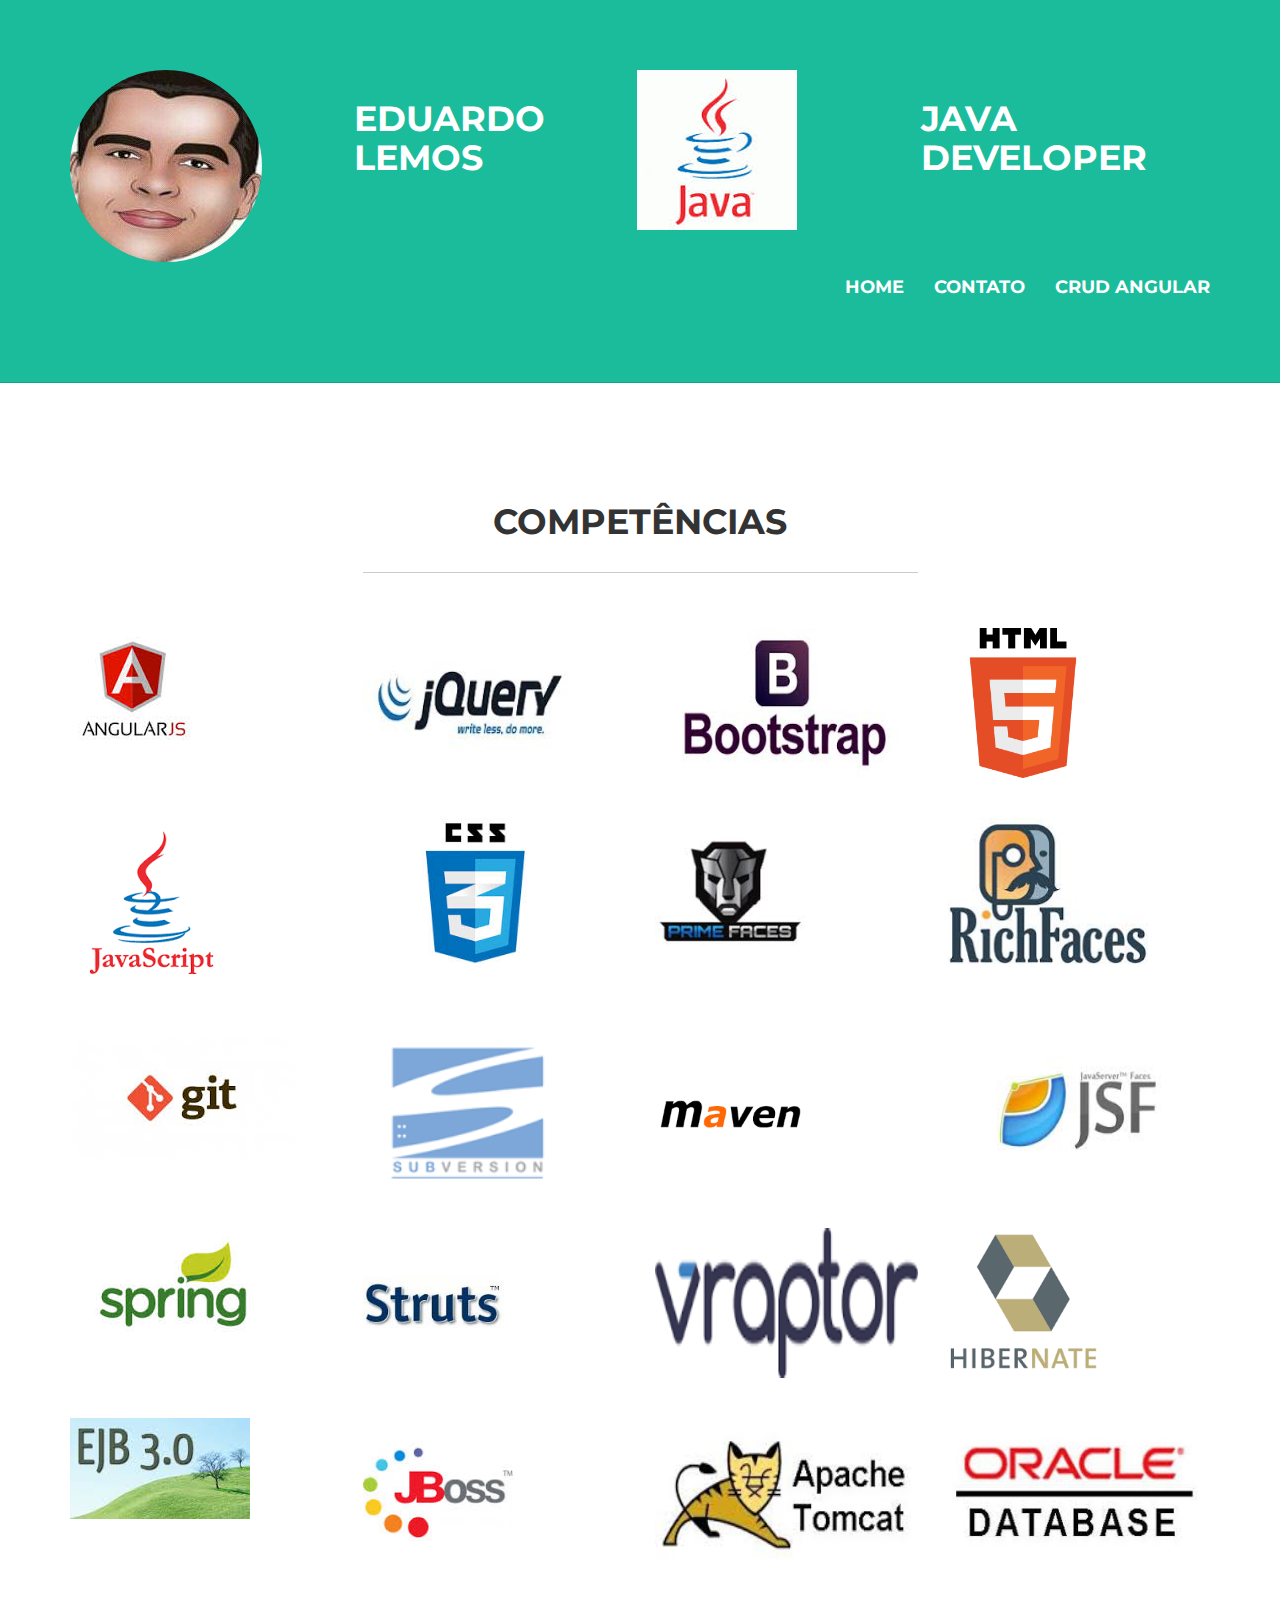
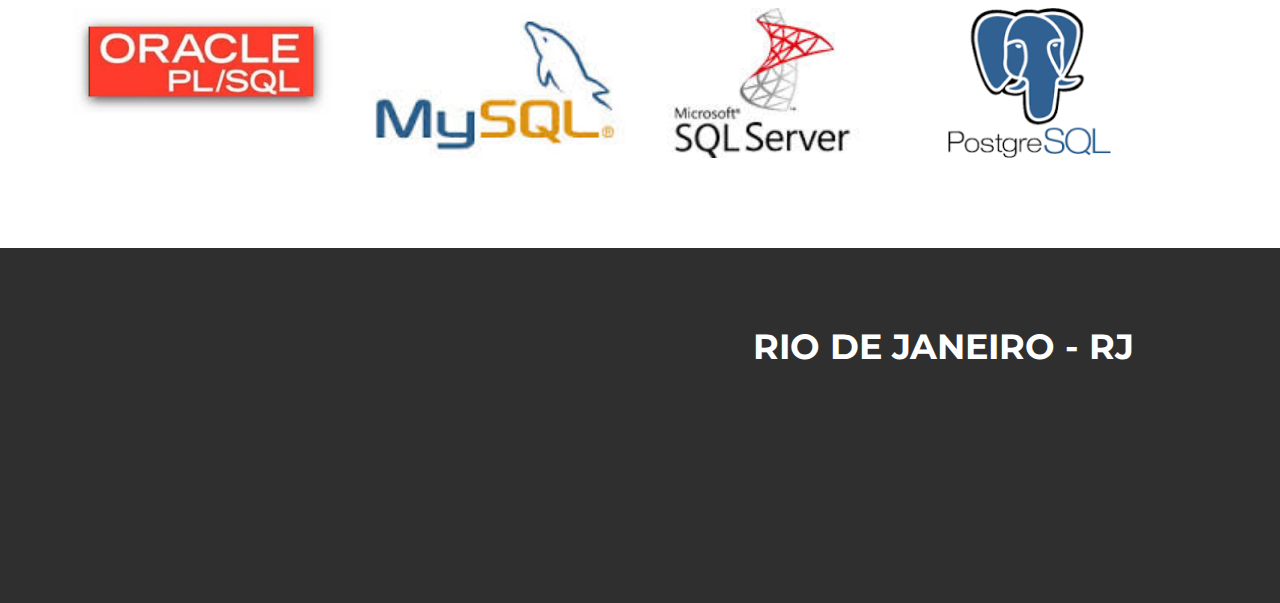
==== index.html @ 0b3a6349 "crud angular" ====
<!DOCTYPE html>
<html lang="pt-br" ng-app="app">

<head>
    <meta charset="utf-8">
    <meta http-equiv="X-UA-Compatible" content="IE=edge">
    <meta name="viewport" content="width=device-width, initial-scale=1.0">
    <meta name="description" content="">
    <meta name="author" content="EDUARDO LEMOS">

    <title>EDUARDO LEMOS</title>

    <link href="css/bootstrap.min.css" rel="stylesheet">
    <link href="css/main.css" rel="stylesheet">
    <script type="text/javascript" src="js/angular.min.js"></script>
    <script type="text/javascript" src="js/jquery.js"></script>
    <script type="text/javascript" src="js/bootstrap.min.js"></script>

</head>

<body>

    <div ng-include="'template/header.html'"></div>

    <!-- +++++ Projects Section +++++ -->

    <div class="container pt">
        <div class="row mt centered">
            <div class="col-lg-6 col-lg-offset-3 centered">
                <h1>COMPETÊNCIAS</h1>
                <hr>
            </div>
        </div>
        <div class="row mt centered">

            <div class="col-md-3">
                <img class="img-responsive" src="img/portfolio/1 - angular.jpg" alt="ANGULAR JS" style="height: 150;" />
            </div>
            <div class="col-md-3">
                <img class="img-responsive" src="img/portfolio/2 - jquery.jpg" alt="JQUERY" style="height: 150px;" />
            </div>
            <div class="col-md-3">
                <img class="img-responsive" src="img/portfolio/3 - bootstrap.jpg" alt="BO0TSTRAP" style="height: 150px;" />
            </div>
            <div class="col-md-3">
                <img class="img-responsive" src="img/portfolio/4 - htlm5.png" alt="HTML 5" style="height: 150px;" />
            </div>
        </div>
        <!-- /row -->

        <div class="row mt centered">
            <div class="col-md-3">
                <img class="img-responsive" src="img/portfolio/5 -javascript.png" alt="JAVASCRIPT" style="height: 150;" />
            </div>
            <div class="col-md-3">
                <img class="img-responsive" src="img/portfolio/6 - css.jpg" alt="CSS" style="height: 150px;" />
            </div>
            <div class="col-md-3">
                <img class="img-responsive" src="img/portfolio/7 - primefaces.jpg" alt="PRIMEFACES" style="height: 150px;" />
            </div>
            <div class="col-md-3">
                <img class="img-responsive" src="img/portfolio/8 - richfaces.jpg" alt="RICHFACES" style="height: 150px;" />
            </div>
        </div>
        <!-- /row -->

        <div class="row mt centered">
            <div class="col-md-3">
                <img class="img-responsive" src="img/portfolio/9 - git.jpg" alt="GIT" style="height: 150;" />
            </div>
            <div class="col-md-3">
                <img class="img-responsive" src="img/portfolio/10 - svn.png" alt="SVN" style="height: 150px;" />
            </div>
            <div class="col-md-3">
                <img class="img-responsive" src="img/portfolio/11 - MAVEN.png" alt="PRIMEFACES" style="height: 150px;" />
            </div>
            <div class="col-md-3">
                <img class="img-responsive" src="img/portfolio/13 - jsf2.jpg" alt="RICHFACES" style="height: 150px;" />
            </div>
        </div>
        <!-- /row -->

        <div class="row mt centered">
            <div class="col-md-3">
                <img class="img-responsive" src="img/portfolio/14 - spring.jpg" alt="GIT" style="height: 150;" />
            </div>
            <div class="col-md-3">
                <img class="img-responsive" src="img/portfolio/15 - struts.jpg" alt="SVN" style="height: 150px;" />
            </div>
            <div class="col-md-3">
                <img class="img-responsive" src="img/portfolio/16 - vraptor.png" alt="PRIMEFACES" style="height: 150px;" />
            </div>
            <div class="col-md-3">
                <img class="img-responsive" src="img/portfolio/17 - hibernate.png" alt="RICHFACES" style="height: 150px;" />
            </div>
        </div>
        <!-- /row -->

        <div class="row mt centered">
            <div class="col-md-3">
                <img class="img-responsive" src="img/portfolio/18 - EJB.jpg" alt="GIT" style="height: 150;" />
            </div>
            <div class="col-md-3">
                <img class="img-responsive" src="img/portfolio/19 - jboss.jpg" alt="SVN" style="height: 150px;" />
            </div>
            <div class="col-md-3">
                <img class="img-responsive" src="img/portfolio/20 -tomcat.jpg" alt="PRIMEFACES" style="height: 150px;" />
            </div>
            <div class="col-md-3">
                <img class="img-responsive" src="img/portfolio/21 - oracledb.jpg" alt="RICHFACES" style="height: 150px;" />
            </div>
        </div>
        <!-- /row -->

        <div class="row mt centered">
            <div class="col-md-3">
                <img class="img-responsive" src="img/portfolio/22 - plsql.jpg" alt="GIT" style="height: 150;" />
            </div>
            <div class="col-md-3">
                <img class="img-responsive" src="img/portfolio/23 - mysql.jpg" alt="SVN" style="height: 150px;" />
            </div>
            <div class="col-md-3">
                <img class="img-responsive" src="img/portfolio/24 - sql server.jpg" alt="PRIMEFACES" style="height: 150px;" />
            </div>
            <div class="col-md-3">
                <img class="img-responsive" src="img/portfolio/25 - postgre.png" alt="RICHFACES" style="height: 150px;" />
            </div>
        </div>
        <!-- /row -->

    </div>
    <!-- /container -->


    <!-- +++++ Footer Section +++++ -->

    <div ng-include="'template/footer.html'"></div>

    <script>
        var app = angular.module('app', []);
    </script>
</body>

</html>
---- css/main.css ----
/*
 * Author: Carlos Alvarez
 * URL: http://alvarez.is
 *
 * Project Name: STANLEY - Free Bootstrap 3 Theme
 * Version: 1.0
 * URL: http://blacktie.co
 */

@import url(http://fonts.googleapis.com/css?family=Montserrat:400,700);

body {
  	background-color: #ffffff;
  	font-family: 'Montserrat', sans-serif;
    font-weight: 400;
    font-size: 14px;
    color: #555;

    -webkit-font-smoothing: antialiased;
    -webkit-overflow-scrolling: touch;
}

/* Titles */
h1, h2, h3, h4, h5, h6 {
	font-family: 'Montserrat', sans-serif;
    font-weight: 700;
    color: #333;
}

h1 {
	font-size: 35px;
	margin-top: 30px;
	margin-bottom: 30px;
}



/* Paragraph & Typographic */
p {
    line-height: 28px;
    margin-bottom: 25px;
    font-size: 16px;
}

.centered {
    text-align: center;
}

/* Links */
a {
    color: #1abc9c;
    word-wrap: break-word;

    -webkit-transition: color 0.1s ease-in, background 0.1s ease-in;
    -moz-transition: color 0.1s ease-in, background 0.1s ease-in;
    -ms-transition: color 0.1s ease-in, background 0.1s ease-in;
    -o-transition: color 0.1s ease-in, background 0.1s ease-in;
    transition: color 0.1s ease-in, background 0.1s ease-in;
}

a:hover,
a:focus {
    color: #7b7b7b;
    text-decoration: none;
    outline: 0;
}

a:before,
a:after {
    -webkit-transition: color 0.1s ease-in, background 0.1s ease-in;
    -moz-transition: color 0.1s ease-in, background 0.1s ease-in;
    -ms-transition: color 0.1s ease-in, background 0.1s ease-in;
    -o-transition: color 0.1s ease-in, background 0.1s ease-in;
    transition: color 0.1s ease-in, background 0.1s ease-in;
}

 hr {
    display: block;
    height: 1px;
    border: 0;
    border-top: 1px solid #ccc;
    margin: 1em 0;
    padding: 0;
}


.navbar {
	text-transform: uppercase;
	margin-bottom: 0px;
}

.navbar-inverse {
	padding-bottom: 70px;
	padding-top: 70px;
}

.navbar-inverse {
	background-color: #1abc9c;
	border-color: #16a085;
}

.navbar-inverse .navbar-nav > li > a {
	color: white;
}

.navbar-inverse .navbar-nav > li > a:hover {
	color: #222222;
}

.navbar-brand {
	font-weight: 700;
	font-size: 20px;
	letter-spacing: 2px;
}

.navbar-inverse .navbar-brand {
	color: white;
}

.navbar-inverse .navbar-toggle {
	border-color: transparent;
}

.progress-bar-theme {
  background-color: #1abc9c;
}


/* Helpers */

.mt {
	margin-top: 40px;
	margin-bottom: 40px;
}

.pt {
	padding-top: 50px;
	padding-bottom: 50px;
}


/* +++++ WRAP SECTIONS +++++ */

#ww {
	padding-top: 70px;
	padding-bottom: 70px;
	background-color: #f2f2f2;
}


#footer {
	background-color: #2f2f2f;
	padding-top: 50px;
	padding-bottom: 50px; 
}

#footer p {
	color: white;
}

#footer h4 {
	color: white;
	text-transform: uppercase;
	padding-bottom: 20px;
}


/* +++++ Color Wraps / Blog Page +++++ */

#grey {
	padding-top: 60px;
	padding-bottom: 60px;
	background-color: #f2f2f2;
}

#white {
	padding-top: 60px;
	padding-bottom: 60px;
	background-color: #ffffff;
}



/* Blog Date*/
bd {
	font-size: 12px;
	text-transform: uppercase;
	color: #d2d2d2;
	font-weight: 700;
}

/* Blog Author*/
ba {
	font-size: 12px;
	text-transform: uppercase;
}

/* Blog Quote */
.bq {
	font-size: 22px;
	padding-top: 30px;
}

/* Blog Tags */
bt {
	font-size: 12px;
}

/* ================== PORTFOLIO IMAGES HOVER EFFECT ================== */
/* Effects also are controled by hover.zoom.js */
.zoom { 
    display:block; 
    position:relative; 
    overflow:hidden; 
    background:transparent url(../img/loader.gif) no-repeat center;
}


    .zoomOverlay {
        position:absolute;
        top:0; left:0;
        bottom:0; right:0;
        display:none;
        background-image:url(../img/zoom.png);
        background-repeat:no-repeat;
        background-position:center;
    }

.zoom2 {
	opacity: 1;
}

.zoom2:hover {
	opacity: 0.5;
}

/* glyphicon Configuration */

.glyphicon {
	font-size: 40px;
	color: #1abc9c;
}
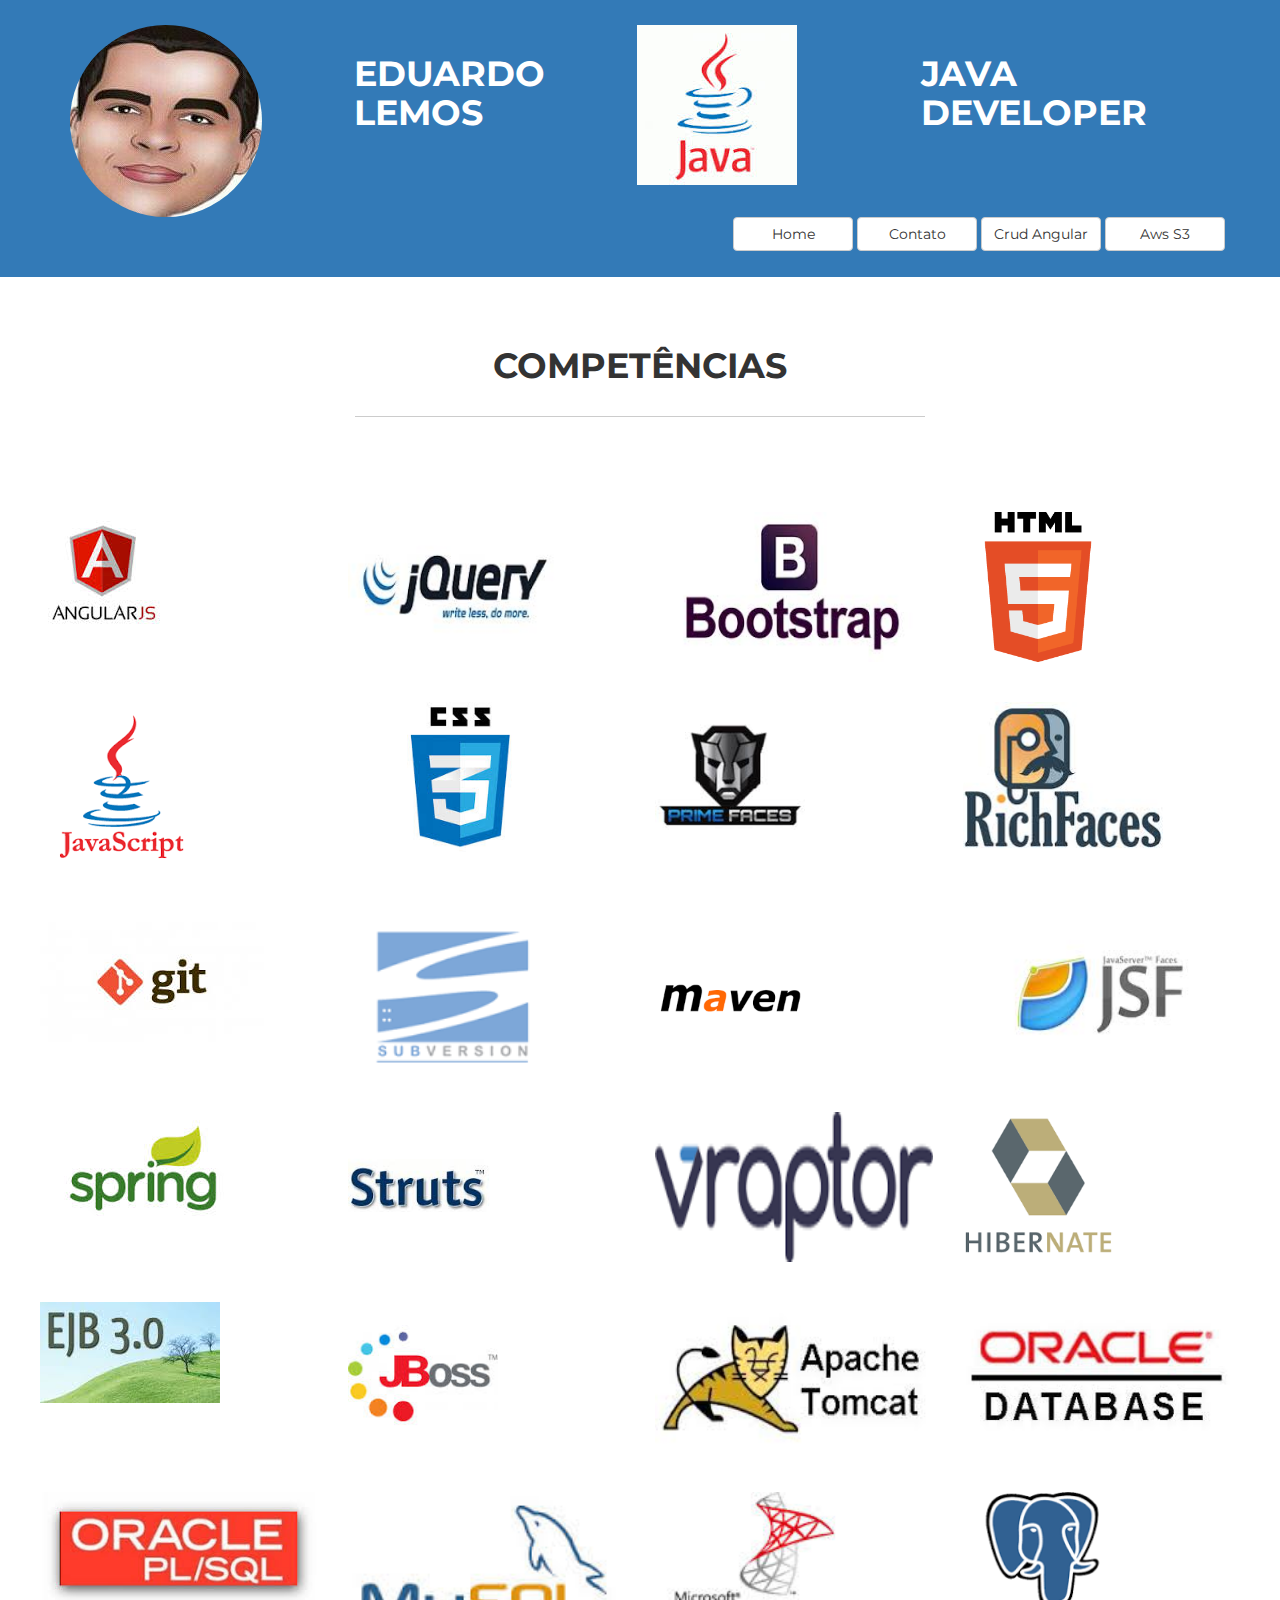
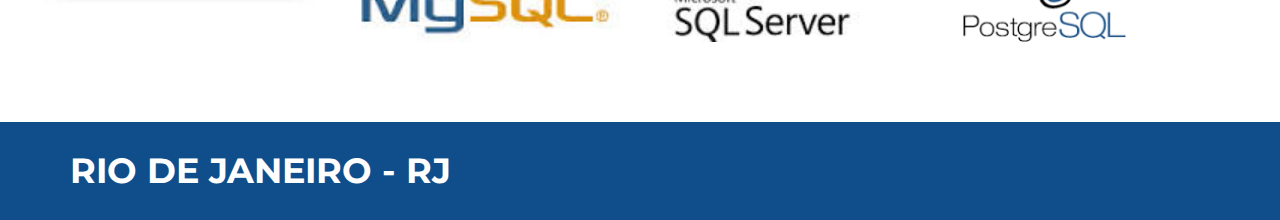
==== commit 9e8be206: "ajuste layout" ====
--- a/index.html
+++ b/index.html
@@ -1,5 +1,5 @@
 <!DOCTYPE html>
-<html lang="pt-br" ng-app="app">
+<html lang="pt-br" ng-app="appS3">
 
 <head>
     <meta charset="utf-8">
@@ -10,27 +10,36 @@
 
     <title>EDUARDO LEMOS</title>
 
+    <!-- Bootstrap core CSS -->
     <link href="css/bootstrap.min.css" rel="stylesheet">
+    <!-- Custom styles for this template -->
     <link href="css/main.css" rel="stylesheet">
+    <link href="css/jquery.toastmessage-min.css" rel="stylesheet" type="text/css" media="screen" />
+
     <script type="text/javascript" src="js/angular.min.js"></script>
+    <script type="text/javascript" src="js/angular-route.min.js"></script>
+    <script type="text/javascript" src="js/angular-locale_pt-br.js"></script>
+    <script type="text/javascript" src="js/angular/appS3.js"></script>
+
     <script type="text/javascript" src="js/jquery.js"></script>
     <script type="text/javascript" src="js/bootstrap.min.js"></script>
 
 </head>
 
-<body>
+<body ng-controller="S3Controller">
 
     <div ng-include="'template/header.html'"></div>
 
-    <!-- +++++ Projects Section +++++ -->
+    <!-- +++++ Contact Section +++++ -->
 
-    <div class="container pt">
-        <div class="row mt centered">
+    <div class="container pt" style="padding:0px;">
+        <div class="row mt">
             <div class="col-lg-6 col-lg-offset-3 centered">
-                <h1>COMPETÊNCIAS</h1>
+                <h1>COMPET&Ecirc;NCIAS</h1>
                 <hr>
             </div>
         </div>
+        <div class="row mt">
         <div class="row mt centered">
 
             <div class="col-md-3">
@@ -128,17 +137,17 @@
         </div>
         <!-- /row -->
 
+   </div>
+        </div>
+        <!-- /row -->
     </div>
     <!-- /container -->
-
 
     <!-- +++++ Footer Section +++++ -->
 
     <div ng-include="'template/footer.html'"></div>
 
-    <script>
-        var app = angular.module('app', []);
-    </script>
+
 </body>
 
 </html>
--- a/css/main.css
+++ b/css/main.css
@@ -1,12 +1,3 @@
-/*
- * Author: Carlos Alvarez
- * URL: http://alvarez.is
- *
- * Project Name: STANLEY - Free Bootstrap 3 Theme
- * Version: 1.0
- * URL: http://blacktie.co
- */
-
 @import url(http://fonts.googleapis.com/css?family=Montserrat:400,700);
 
 body {
@@ -48,7 +39,7 @@
 
 /* Links */
 a {
-    color: #1abc9c;
+    color: #337AB7;
     word-wrap: break-word;
 
     -webkit-transition: color 0.1s ease-in, background 0.1s ease-in;
@@ -90,13 +81,13 @@
 }
 
 .navbar-inverse {
-	padding-bottom: 70px;
-	padding-top: 70px;
+	padding-bottom: 25px;
+	padding-top: 25px;
 }
 
 .navbar-inverse {
-	background-color: #1abc9c;
-	border-color: #16a085;
+	background-color: #337AB7;
+	border-color: #337AB7;
 }
 
 .navbar-inverse .navbar-nav > li > a {
@@ -122,7 +113,7 @@
 }
 
 .progress-bar-theme {
-  background-color: #1abc9c;
+  background-color: #337AB7;
 }
 
 
@@ -149,9 +140,7 @@
 
 
 #footer {
-	background-color: #2f2f2f;
-	padding-top: 50px;
-	padding-bottom: 50px; 
+	background-color: #104E8B;
 }
 
 #footer p {
@@ -238,5 +227,7 @@
 
 .glyphicon {
 	font-size: 40px;
-	color: #1abc9c;
-}+	color: #337AB7;
+}
+
+#div-content { min-height: 500px; }
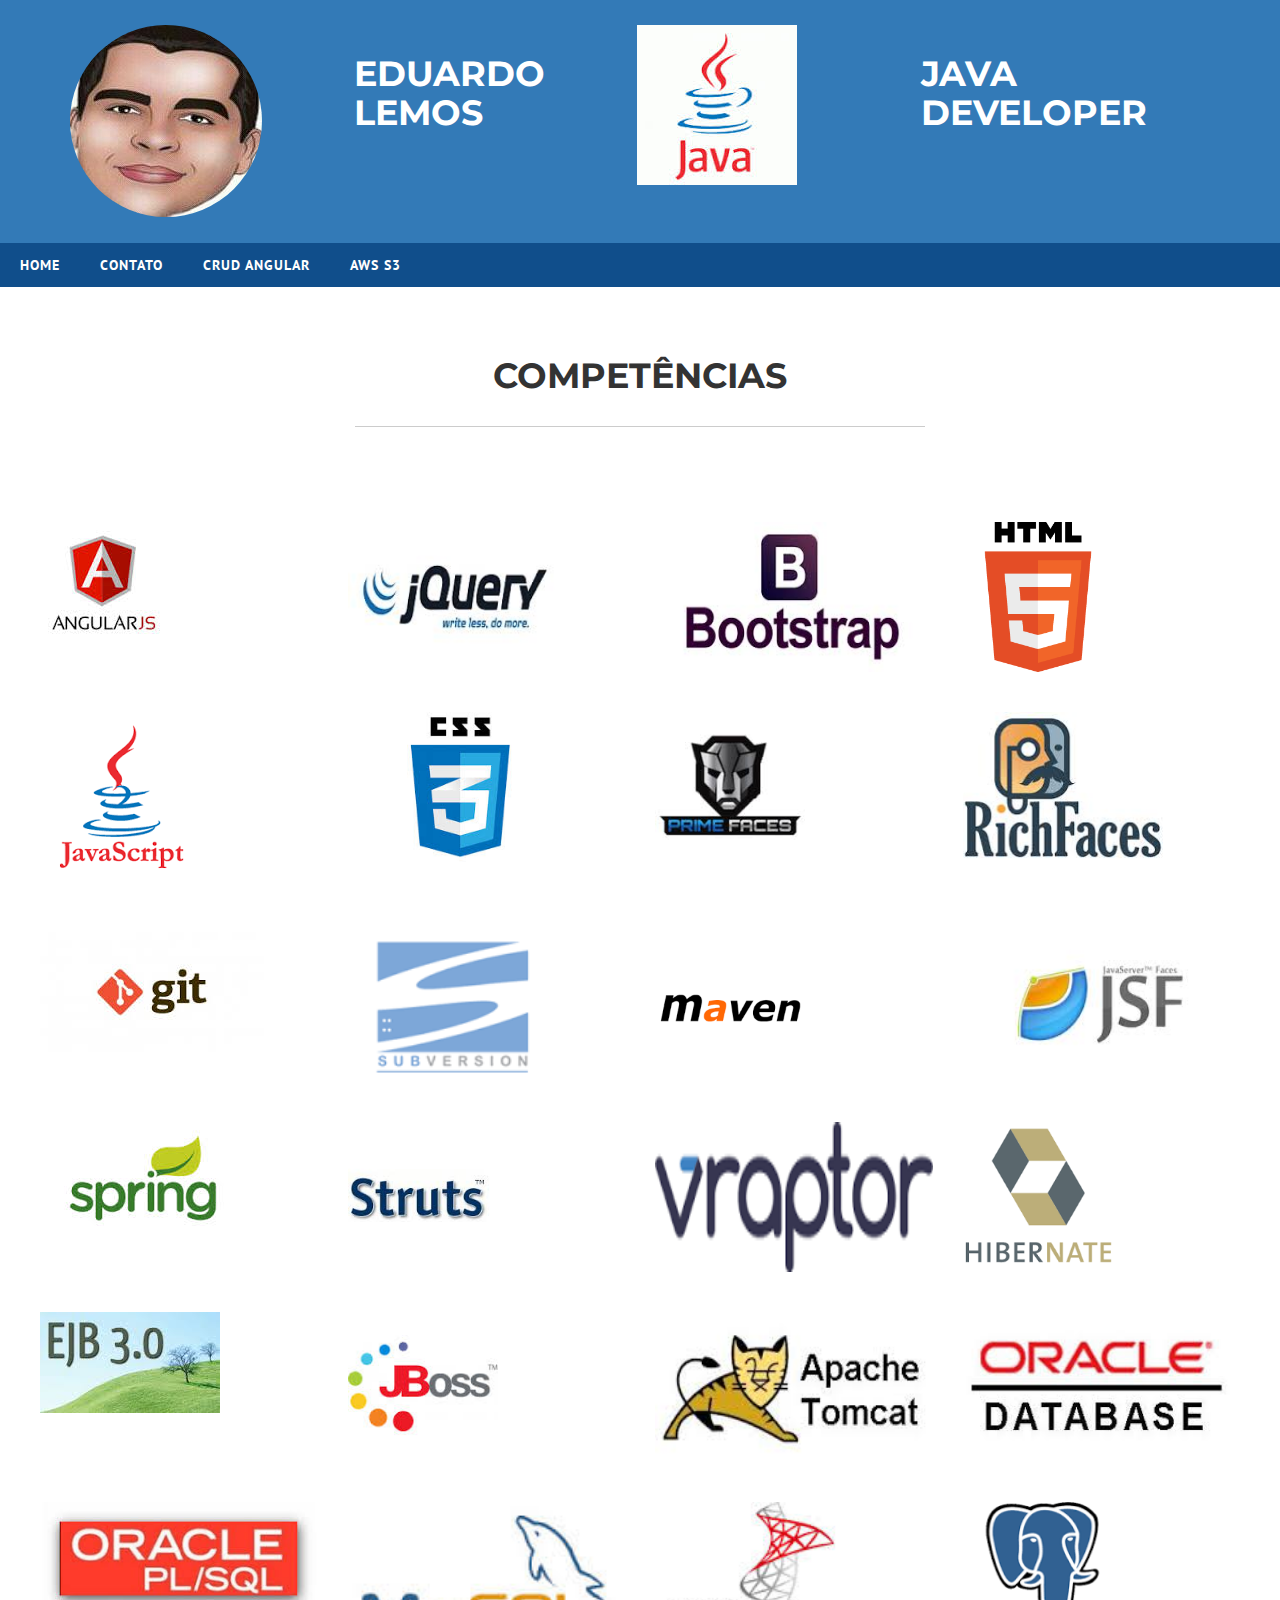
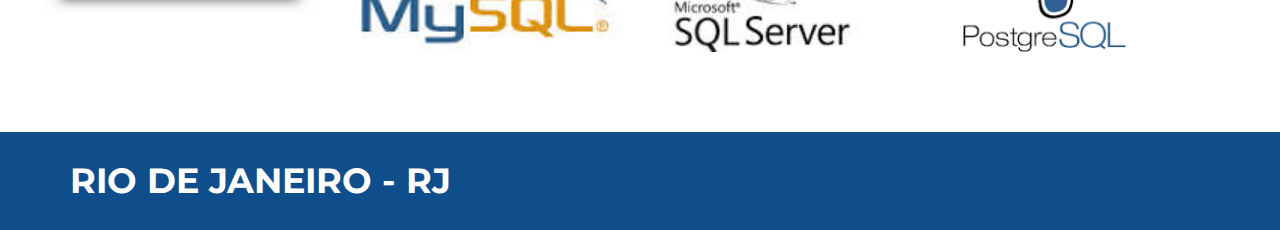
==== commit 583327af: "novo menu" ====
--- a/index.html
+++ b/index.html
@@ -14,9 +14,11 @@
     <link href="css/bootstrap.min.css" rel="stylesheet">
     <!-- Custom styles for this template -->
     <link href="css/main.css" rel="stylesheet">
+    <link href="css/menu.css" rel="stylesheet">
     <link href="css/jquery.toastmessage-min.css" rel="stylesheet" type="text/css" media="screen" />
 
     <script type="text/javascript" src="js/angular.min.js"></script>
+    <script type="text/javascript" src="js/script.js"></script>
     <script type="text/javascript" src="js/angular-route.min.js"></script>
     <script type="text/javascript" src="js/angular-locale_pt-br.js"></script>
     <script type="text/javascript" src="js/angular/appS3.js"></script>
--- a/css/menu.css
+++ b/css/menu.css
@@ -0,0 +1,364 @@
+@import url(http://fonts.googleapis.com/css?family=PT+Sans:400,700);
+#cssmenu {
+  background: #104E8B;
+  margin: 0;
+  width: auto;
+  padding: 0;
+  line-height: 1;
+  display: block;
+  position: relative;
+  font-family: 'PT Sans', sans-serif;
+}
+#cssmenu ul {
+  list-style: none;
+  margin: 0;
+  padding: 0;
+  display: block;
+}
+#cssmenu ul:after,
+#cssmenu:after {
+  content: " ";
+  display: block;
+  font-size: 0;
+  height: 0;
+  clear: both;
+  visibility: hidden;
+}
+#cssmenu ul li {
+  margin: 0;
+  padding: 0;
+  display: block;
+  position: relative;
+}
+#cssmenu ul li a {
+  text-decoration: none;
+  display: block;
+  margin: 0;
+  -webkit-transition: color .2s ease;
+  -moz-transition: color .2s ease;
+  -ms-transition: color .2s ease;
+  -o-transition: color .2s ease;
+  transition: color .2s ease;
+  -webkit-box-sizing: border-box;
+  -moz-box-sizing: border-box;
+  box-sizing: border-box;
+}
+#cssmenu ul li ul {
+  position: absolute;
+  left: -9999px;
+  top: auto;
+}
+#cssmenu ul li ul li {
+  max-height: 0;
+  position: absolute;
+  -webkit-transition: max-height 0.4s ease-out;
+  -moz-transition: max-height 0.4s ease-out;
+  -ms-transition: max-height 0.4s ease-out;
+  -o-transition: max-height 0.4s ease-out;
+  transition: max-height 0.4s ease-out;
+  background: #ffffff;
+}
+#cssmenu ul li ul li.has-sub:after {
+  display: block;
+  position: absolute;
+  content: "";
+  height: 10px;
+  width: 10px;
+  border-radius: 5px;
+  background: #000000;
+  z-index: 1;
+  top: 13px;
+  right: 15px;
+}
+#cssmenu.align-right ul li ul li.has-sub:after {
+  right: auto;
+  left: 15px;
+}
+#cssmenu ul li ul li.has-sub:before {
+  display: block;
+  position: absolute;
+  content: "";
+  height: 0;
+  width: 0;
+  border: 3px solid transparent;
+  border-left-color: #ffffff;
+  z-index: 2;
+  top: 15px;
+  right: 15px;
+}
+#cssmenu.align-right ul li ul li.has-sub:before {
+  right: auto;
+  left: 15px;
+  border-left-color: transparent;
+  border-right-color: #ffffff;
+}
+#cssmenu ul li ul li a {
+  font-size: 14px;
+  font-weight: 400;
+  text-transform: none;
+  color: #000000;
+  letter-spacing: 0;
+  display: block;
+  width: 170px;
+  padding: 11px 10px 11px 20px;
+}
+#cssmenu ul li ul li:hover > a,
+#cssmenu ul li ul li.active > a {
+  color: #4cb6ea;
+}
+#cssmenu ul li ul li:hover:after,
+#cssmenu ul li ul li.active:after {
+  background: #4cb6ea;
+}
+#cssmenu ul li ul li:hover > ul {
+  left: 100%;
+  top: 0;
+}
+#cssmenu ul li ul li:hover > ul > li {
+  max-height: 72px;
+  position: relative;
+}
+#cssmenu > ul > li {
+  float: left;
+}
+#cssmenu.align-center > ul > li {
+  float: none;
+  display: inline-block;
+}
+#cssmenu.align-center > ul {
+  text-align: center;
+}
+#cssmenu.align-center ul ul {
+  text-align: left;
+}
+#cssmenu.align-right > ul {
+  float: right;
+}
+#cssmenu.align-right > ul > li:hover > ul {
+  left: auto;
+  right: 0;
+}
+#cssmenu.align-right ul ul li:hover > ul {
+  right: 100%;
+  left: auto;
+}
+#cssmenu.align-right ul ul li a {
+  text-align: right;
+}
+#cssmenu > ul > li:after {
+  content: "";
+  display: block;
+  position: absolute;
+  width: 100%;
+  height: 0;
+  top: 0;
+  z-index: 0;
+  background: #ffffff;
+  -webkit-transition: height .2s;
+  -moz-transition: height .2s;
+  -ms-transition: height .2s;
+  -o-transition: height .2s;
+  transition: height .2s;
+}
+#cssmenu > ul > li.has-sub > a {
+  padding-right: 40px;
+}
+#cssmenu > ul > li.has-sub > a:after {
+  display: block;
+  content: "";
+  background: #ffffff;
+  height: 12px;
+  width: 12px;
+  position: absolute;
+  border-radius: 13px;
+  right: 14px;
+  top: 16px;
+}
+#cssmenu > ul > li.has-sub > a:before {
+  display: block;
+  content: "";
+  border: 4px solid transparent;
+  border-top-color: #4cb6ea;
+  z-index: 2;
+  height: 0;
+  width: 0;
+  position: absolute;
+  right: 16px;
+  top: 21px;
+}
+#cssmenu > ul > li > a {
+  color: #ffffff;
+  padding: 15px 20px;
+  font-weight: 700;
+  letter-spacing: 1px;
+  text-transform: uppercase;
+  font-size: 14px;
+  z-index: 2;
+  position: relative;
+}
+#cssmenu > ul > li:hover:after,
+#cssmenu > ul > li.active:after {
+  height: 100%;
+}
+#cssmenu > ul > li:hover > a,
+#cssmenu > ul > li.active > a {
+  color: #000000;
+}
+#cssmenu > ul > li:hover > a:after,
+#cssmenu > ul > li.active > a:after {
+  background: #000000;
+}
+#cssmenu > ul > li:hover > a:before,
+#cssmenu > ul > li.active > a:before {
+  border-top-color: #ffffff;
+}
+#cssmenu > ul > li:hover > ul {
+  left: 0;
+}
+#cssmenu > ul > li:hover > ul > li {
+  max-height: 72px;
+  position: relative;
+}
+#cssmenu #menu-button {
+  display: none;
+}
+#cssmenu > ul > li > a {
+  display: block;
+}
+#cssmenu > ul > li {
+  width: auto;
+}
+#cssmenu > ul > li > ul {
+  width: 170px;
+  display: block;
+}
+#cssmenu > ul > li > ul > li {
+  width: 170px;
+  display: block;
+}
+@media all and (max-width: 800px), only screen and (-webkit-min-device-pixel-ratio: 2) and (max-width: 1024px), only screen and (min--moz-device-pixel-ratio: 2) and (max-width: 1024px), only screen and (-o-min-device-pixel-ratio: 2/1) and (max-width: 1024px), only screen and (min-device-pixel-ratio: 2) and (max-width: 1024px), only screen and (min-resolution: 192dpi) and (max-width: 1024px), only screen and (min-resolution: 2dppx) and (max-width: 1024px) {
+  #cssmenu > ul {
+    max-height: 0;
+    overflow: hidden;
+    -webkit-transition: max-height 0.35s ease-out;
+    -moz-transition: max-height 0.35s ease-out;
+    -ms-transition: max-height 0.35s ease-out;
+    -o-transition: max-height 0.35s ease-out;
+    transition: max-height 0.35s ease-out;
+  }
+  #cssmenu > ul > li > ul {
+    width: 100%;
+    display: block;
+  }
+  #cssmenu.align-right ul li a {
+    text-align: left;
+  }
+  #cssmenu > ul > li > ul > li {
+    width: 100%;
+    display: block;
+  }
+  #cssmenu.align-right ul ul li a {
+    text-align: left;
+  }
+  #cssmenu > ul > li > ul > li > a {
+    width: 100%;
+    display: block;
+  }
+  #cssmenu ul li ul li a {
+    width: 100%;
+  }
+  #cssmenu.align-center > ul {
+    text-align: left;
+  }
+  #cssmenu.align-center > ul > li {
+    display: block;
+  }
+  #cssmenu > ul.open {
+    max-height: 1000px;
+    border-top: 1px solid rgba(110, 110, 110, 0.25);
+  }
+  #cssmenu ul {
+    width: 100%;
+  }
+  #cssmenu ul > li {
+    float: none;
+    width: 100%;
+  }
+  #cssmenu ul li a {
+    -webkit-box-sizing: border-box;
+    -moz-box-sizing: border-box;
+    box-sizing: border-box;
+    width: 100%;
+    padding: 12px 20px;
+  }
+  #cssmenu ul > li:after {
+    display: none;
+  }
+  #cssmenu ul li.has-sub > a:after,
+  #cssmenu ul li.has-sub > a:before,
+  #cssmenu ul li ul li.has-sub:after,
+  #cssmenu ul li ul li.has-sub:before {
+    display: none;
+  }
+  #cssmenu ul li ul,
+  #cssmenu ul li ul li ul,
+  #cssmenu ul li ul li:hover > ul,
+  #cssmenu.align-right ul li ul,
+  #cssmenu.align-right ul li ul li ul,
+  #cssmenu.align-right ul li ul li:hover > ul {
+    left: 0;
+    position: relative;
+    right: auto;
+  }
+  #cssmenu ul li ul li,
+  #cssmenu ul li:hover > ul > li {
+    max-height: 999px;
+    position: relative;
+    background: none;
+  }
+  #cssmenu ul li ul li a {
+    padding: 8px 20px 8px 35px;
+    color: #ffffff;
+  }
+  #cssmenu ul li ul ul li a {
+    padding: 8px 20px 8px 50px;
+  }
+  #cssmenu ul li ul li:hover > a {
+    color: #000000;
+  }
+  #cssmenu #menu-button {
+    display: block;
+    -webkit-box-sizing: border-box;
+    -moz-box-sizing: border-box;
+    box-sizing: border-box;
+    width: 100%;
+    padding: 15px 20px;
+    text-transform: uppercase;
+    font-weight: 700;
+    font-size: 14px;
+    letter-spacing: 1px;
+    color: #ffffff;
+    cursor: pointer;
+  }
+  #cssmenu #menu-button:after {
+    display: block;
+    content: '';
+    position: absolute;
+    height: 3px;
+    width: 22px;
+    border-top: 2px solid #ffffff;
+    border-bottom: 2px solid #ffffff;
+    right: 20px;
+    top: 16px;
+  }
+  #cssmenu #menu-button:before {
+    display: block;
+    content: '';
+    position: absolute;
+    height: 3px;
+    width: 22px;
+    border-top: 2px solid #ffffff;
+    right: 20px;
+    top: 26px;
+  }
+}
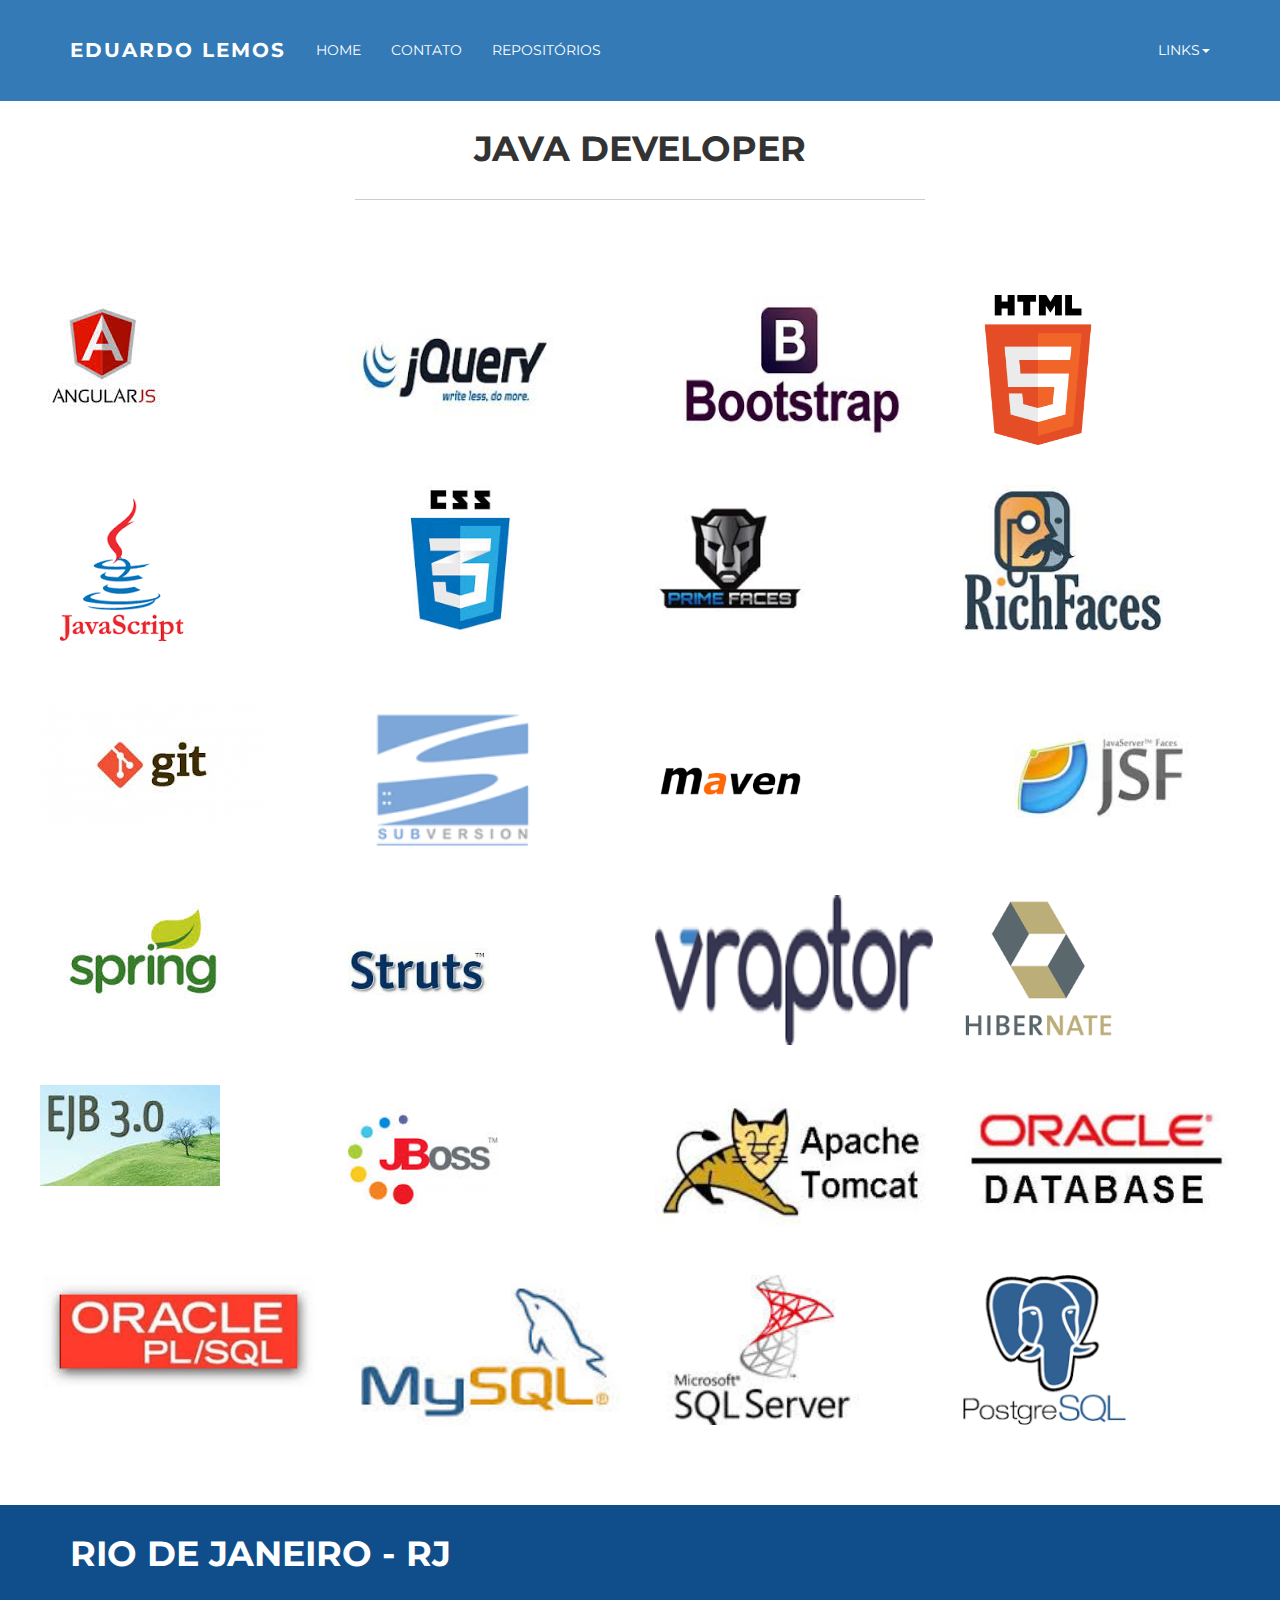
==== commit 6d9e6866: "menu responsivo" ====
--- a/index.html
+++ b/index.html
@@ -37,7 +37,7 @@
     <div class="container pt" style="padding:0px;">
         <div class="row mt">
             <div class="col-lg-6 col-lg-offset-3 centered">
-                <h1>COMPET&Ecirc;NCIAS</h1>
+               <h1>JAVA DEVELOPER</h1>
                 <hr>
             </div>
         </div>
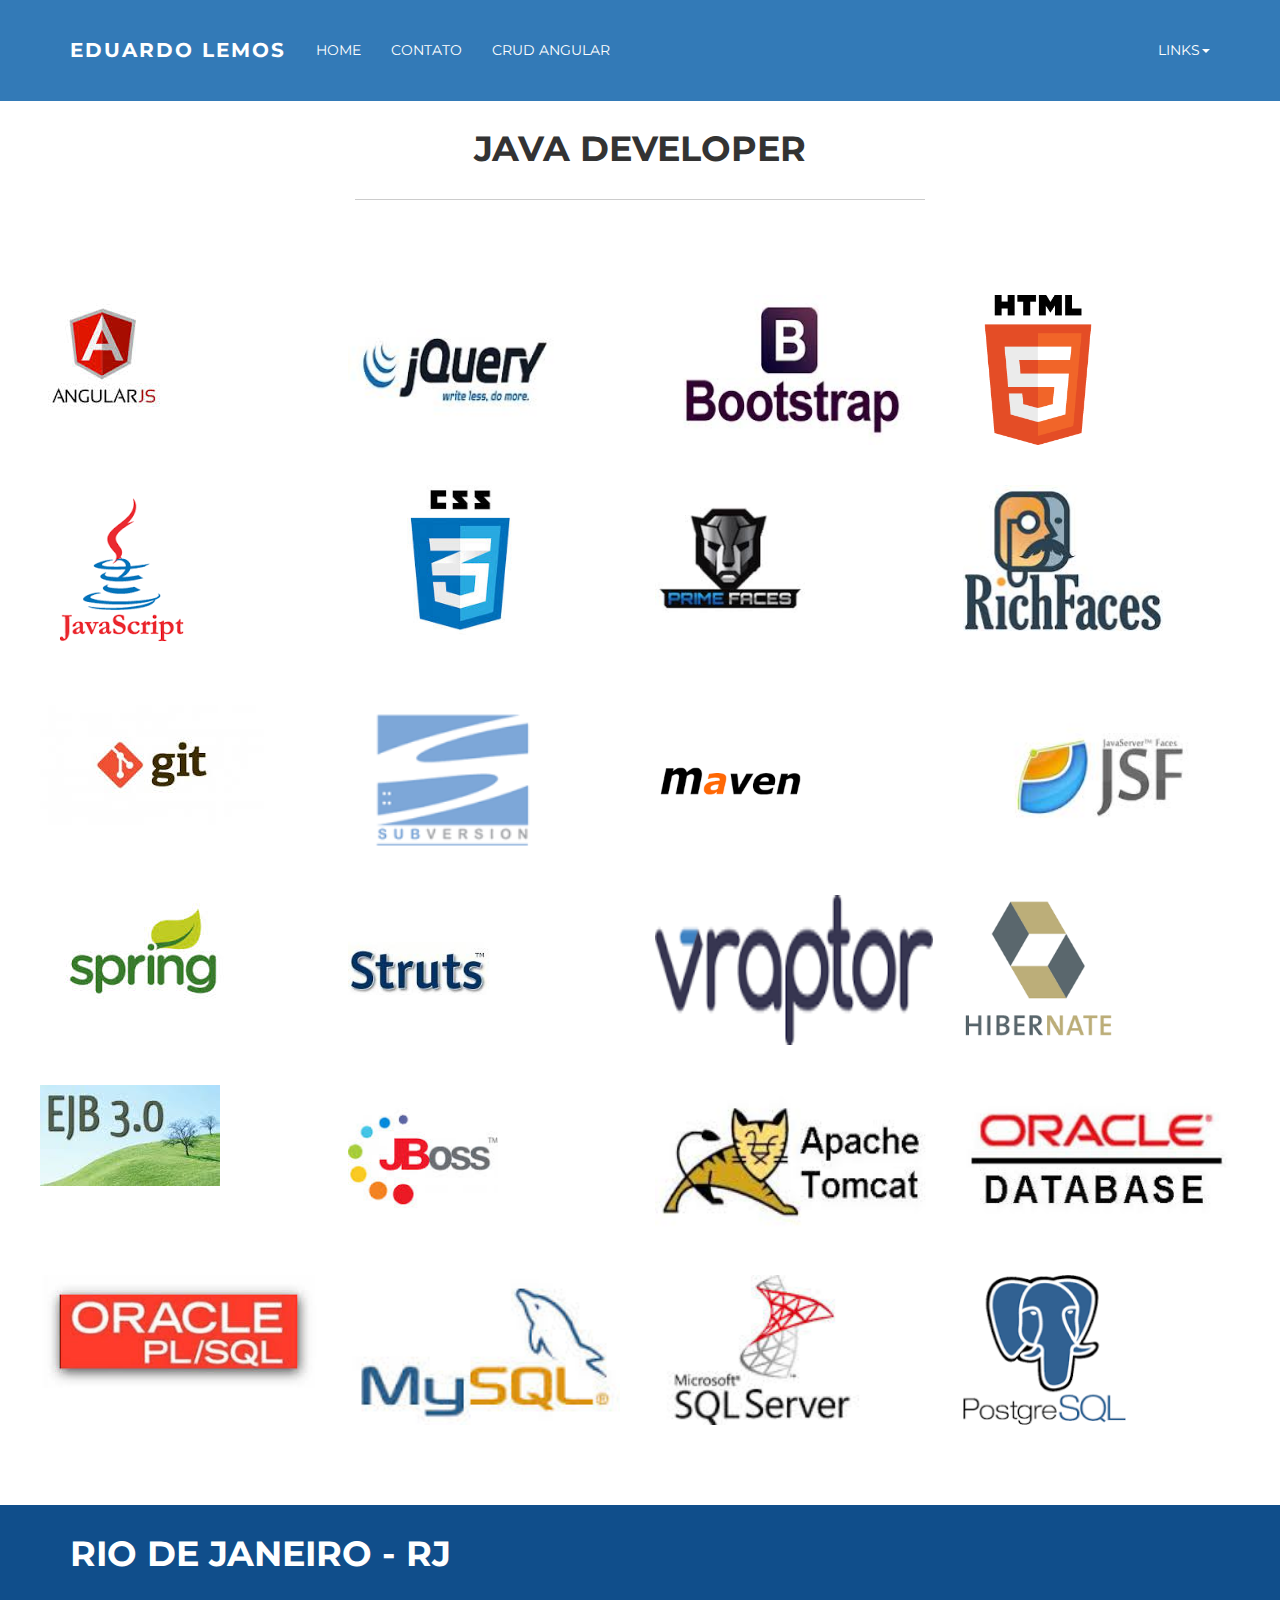
==== commit 197e35f6: "ajustes" ====
--- a/index.html
+++ b/index.html
@@ -1,5 +1,5 @@
 <!DOCTYPE html>
-<html lang="pt-br" ng-app="appS3">
+<html lang="pt-br" ng-app="app">
 
 <head>
     <meta charset="utf-8">
@@ -10,25 +10,25 @@
 
     <title>EDUARDO LEMOS</title>
 
-    <!-- Bootstrap core CSS -->
+    <!-- CSS -->
     <link href="css/bootstrap.min.css" rel="stylesheet">
-    <!-- Custom styles for this template -->
     <link href="css/main.css" rel="stylesheet">
     <link href="css/menu.css" rel="stylesheet">
     <link href="css/jquery.toastmessage-min.css" rel="stylesheet" type="text/css" media="screen" />
 
+   <!-- JS -->
     <script type="text/javascript" src="js/angular.min.js"></script>
     <script type="text/javascript" src="js/script.js"></script>
     <script type="text/javascript" src="js/angular-route.min.js"></script>
     <script type="text/javascript" src="js/angular-locale_pt-br.js"></script>
-    <script type="text/javascript" src="js/angular/appS3.js"></script>
-
+    <script type="text/javascript" src="js/ngMask.js"></script>
+    <script type="text/javascript" src="js/angular/app.js"></script>
     <script type="text/javascript" src="js/jquery.js"></script>
     <script type="text/javascript" src="js/bootstrap.min.js"></script>
 
 </head>
 
-<body ng-controller="S3Controller">
+<body>
 
     <div ng-include="'template/header.html'"></div>
 
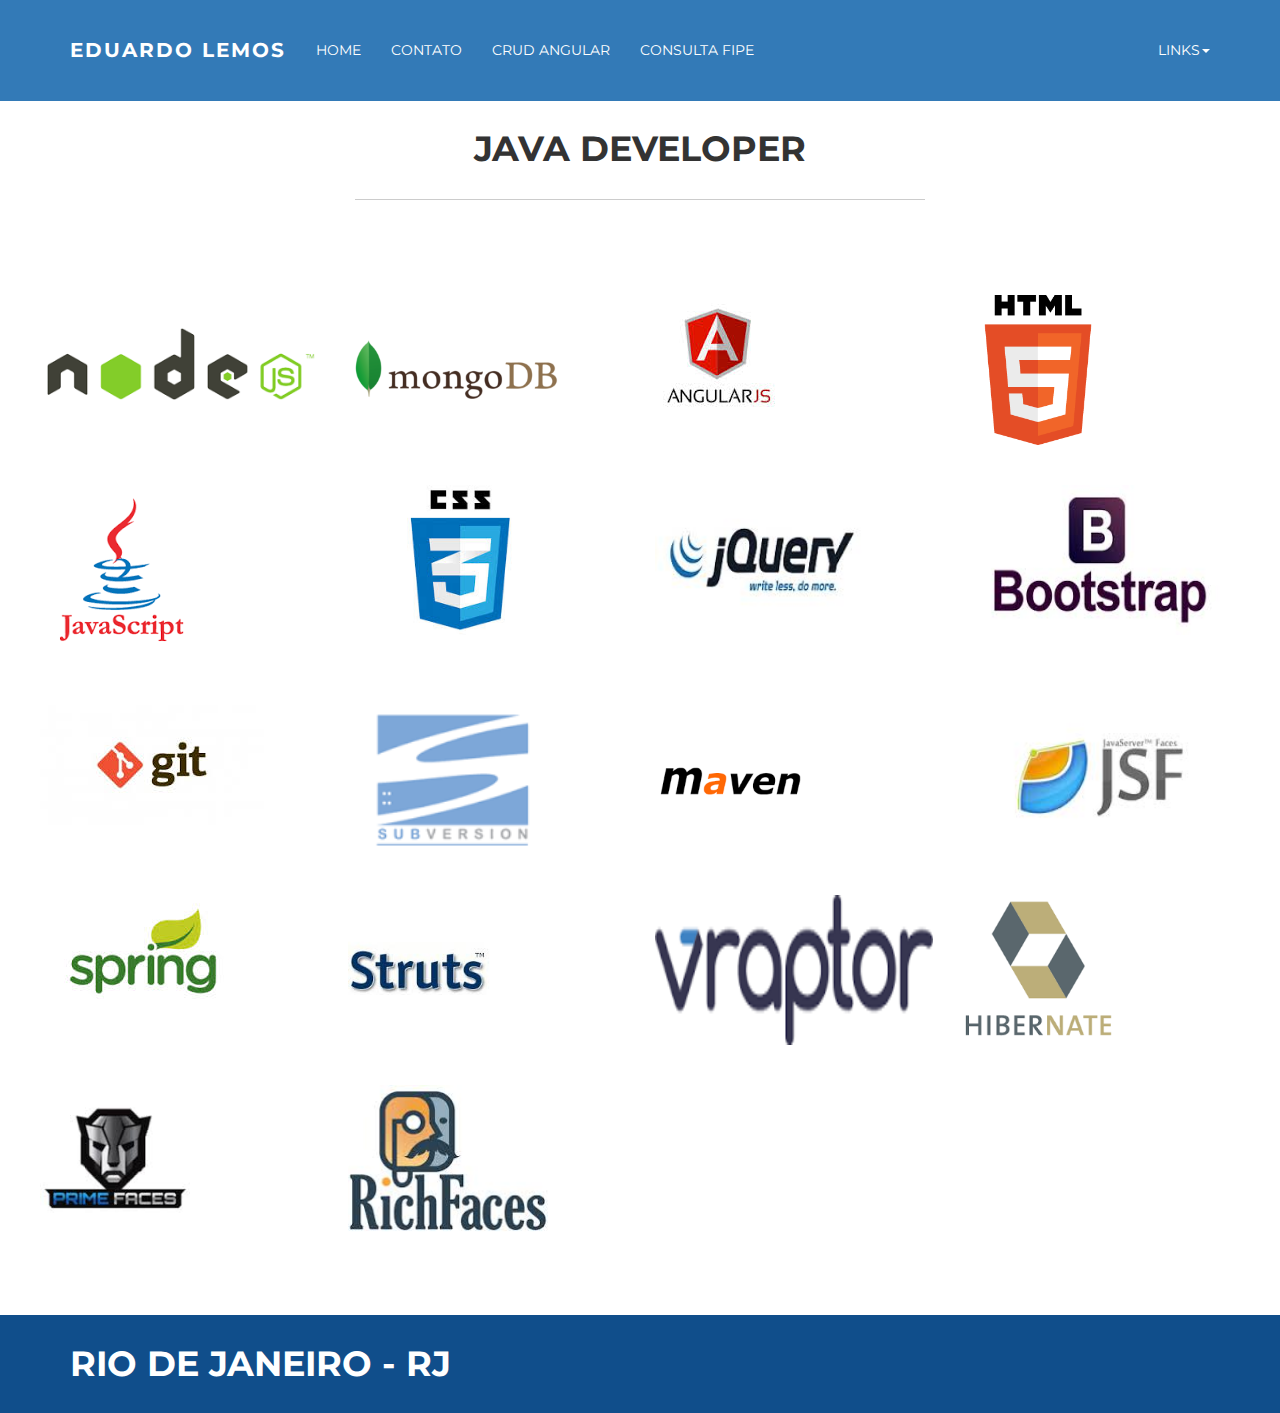
==== commit 7cf6c81b: "NOVAS IMAGENS" ====
--- a/index.html
+++ b/index.html
@@ -43,16 +43,18 @@
         </div>
         <div class="row mt">
         <div class="row mt centered">
+        
+          <div class="col-md-3">
+                <img class="img-responsive" src="img/portfolio/26 - node.png" alt="NODE" style="height: 150;" />
+            </div>
+            <div class="col-md-3">
+                <img class="img-responsive" src="img/portfolio/27 - mongodb.png" alt="MONGODB" style="height: 150px;" />
+            </div>
 
             <div class="col-md-3">
                 <img class="img-responsive" src="img/portfolio/1 - angular.jpg" alt="ANGULAR JS" style="height: 150;" />
             </div>
-            <div class="col-md-3">
-                <img class="img-responsive" src="img/portfolio/2 - jquery.jpg" alt="JQUERY" style="height: 150px;" />
-            </div>
-            <div class="col-md-3">
-                <img class="img-responsive" src="img/portfolio/3 - bootstrap.jpg" alt="BO0TSTRAP" style="height: 150px;" />
-            </div>
+          
             <div class="col-md-3">
                 <img class="img-responsive" src="img/portfolio/4 - htlm5.png" alt="HTML 5" style="height: 150px;" />
             </div>
@@ -67,11 +69,12 @@
                 <img class="img-responsive" src="img/portfolio/6 - css.jpg" alt="CSS" style="height: 150px;" />
             </div>
             <div class="col-md-3">
-                <img class="img-responsive" src="img/portfolio/7 - primefaces.jpg" alt="PRIMEFACES" style="height: 150px;" />
+                <img class="img-responsive" src="img/portfolio/2 - jquery.jpg" alt="JQUERY" style="height: 150px;" />
             </div>
             <div class="col-md-3">
-                <img class="img-responsive" src="img/portfolio/8 - richfaces.jpg" alt="RICHFACES" style="height: 150px;" />
+                <img class="img-responsive" src="img/portfolio/3 - bootstrap.jpg" alt="BO0TSTRAP" style="height: 150px;" />
             </div>
+           
         </div>
         <!-- /row -->
 
@@ -108,35 +111,16 @@
         <!-- /row -->
 
         <div class="row mt centered">
-            <div class="col-md-3">
-                <img class="img-responsive" src="img/portfolio/18 - EJB.jpg" alt="GIT" style="height: 150;" />
+         <div class="col-md-3">
+                <img class="img-responsive" src="img/portfolio/7 - primefaces.jpg" alt="PRIMEFACES" style="height: 150px;" />
             </div>
             <div class="col-md-3">
-                <img class="img-responsive" src="img/portfolio/19 - jboss.jpg" alt="SVN" style="height: 150px;" />
-            </div>
-            <div class="col-md-3">
-                <img class="img-responsive" src="img/portfolio/20 -tomcat.jpg" alt="PRIMEFACES" style="height: 150px;" />
-            </div>
-            <div class="col-md-3">
-                <img class="img-responsive" src="img/portfolio/21 - oracledb.jpg" alt="RICHFACES" style="height: 150px;" />
-            </div>
+                <img class="img-responsive" src="img/portfolio/8 - richfaces.jpg" alt="RICHFACES" style="height: 150px;" />
+            </div>         
+                        
         </div>
         <!-- /row -->
 
-        <div class="row mt centered">
-            <div class="col-md-3">
-                <img class="img-responsive" src="img/portfolio/22 - plsql.jpg" alt="GIT" style="height: 150;" />
-            </div>
-            <div class="col-md-3">
-                <img class="img-responsive" src="img/portfolio/23 - mysql.jpg" alt="SVN" style="height: 150px;" />
-            </div>
-            <div class="col-md-3">
-                <img class="img-responsive" src="img/portfolio/24 - sql server.jpg" alt="PRIMEFACES" style="height: 150px;" />
-            </div>
-            <div class="col-md-3">
-                <img class="img-responsive" src="img/portfolio/25 - postgre.png" alt="RICHFACES" style="height: 150px;" />
-            </div>
-        </div>
         <!-- /row -->
 
    </div>
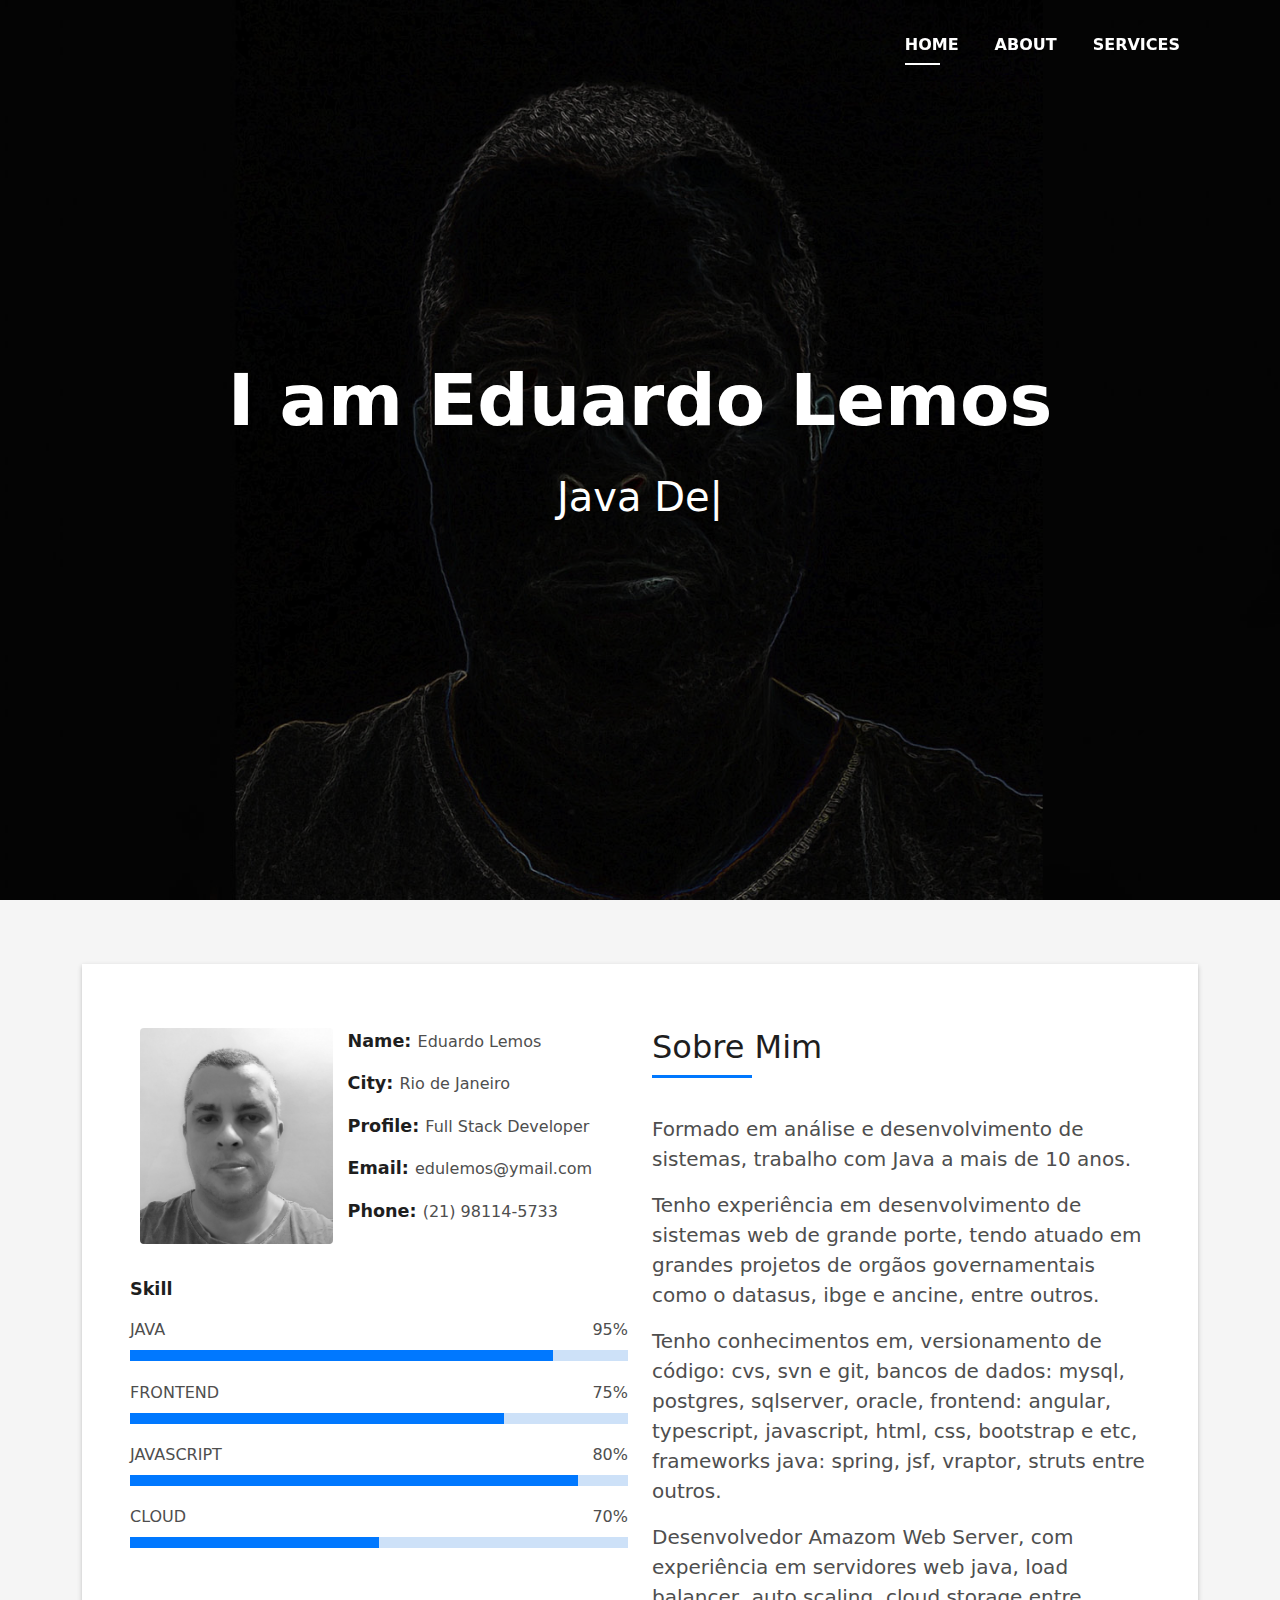
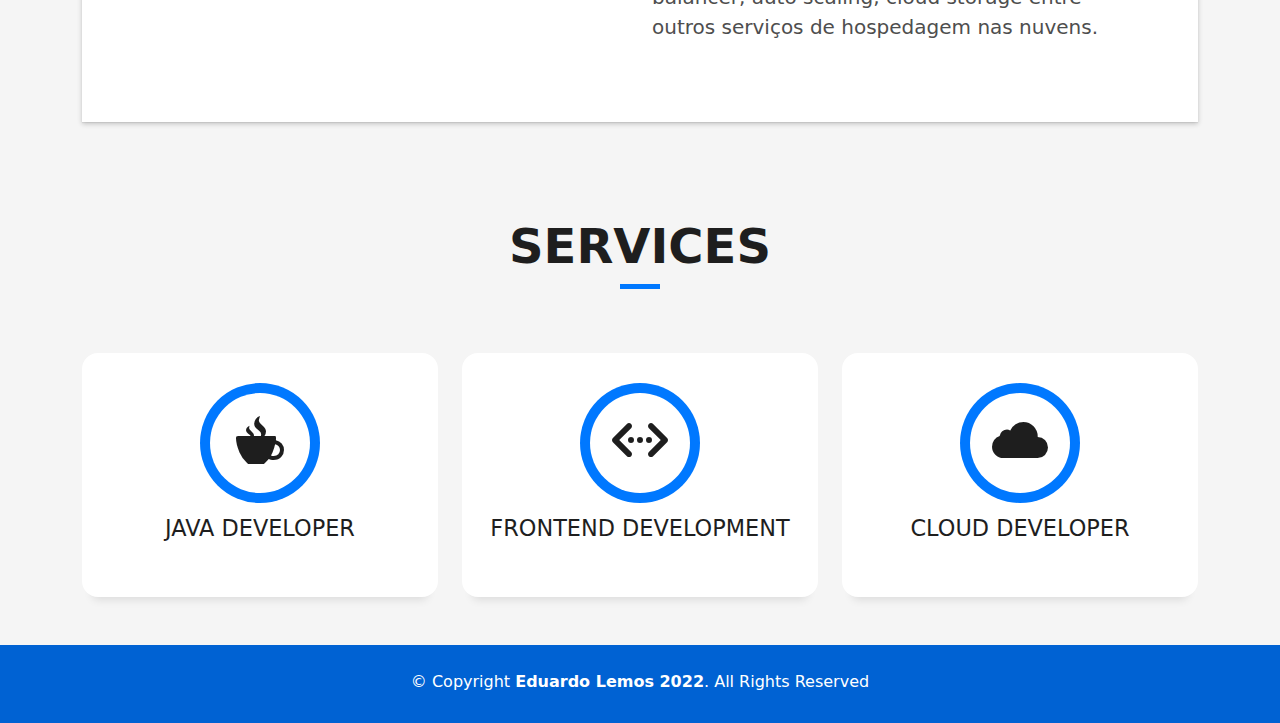
==== commit 7ee53148: "novo site" ====
--- a/index.html
+++ b/index.html
@@ -1,139 +1,235 @@
 <!DOCTYPE html>
-<html lang="pt-br" ng-app="app">
+<html lang="pt">
 
 <head>
-    <meta charset="utf-8">
-    <meta http-equiv="X-UA-Compatible" content="IE=edge">
-    <meta name="viewport" content="width=device-width, initial-scale=1.0">
-    <meta name="description" content="">
-    <meta name="author" content="EDUARDO LEMOS">
-
-    <title>EDUARDO LEMOS</title>
-
-    <!-- CSS -->
-    <link href="css/bootstrap.min.css" rel="stylesheet">
-    <link href="css/main.css" rel="stylesheet">
-    <link href="css/menu.css" rel="stylesheet">
-    <link href="css/jquery.toastmessage-min.css" rel="stylesheet" type="text/css" media="screen" />
-
-   <!-- JS -->
-    <script type="text/javascript" src="js/angular.min.js"></script>
-    <script type="text/javascript" src="js/script.js"></script>
-    <script type="text/javascript" src="js/angular-route.min.js"></script>
-    <script type="text/javascript" src="js/angular-locale_pt-br.js"></script>
-    <script type="text/javascript" src="js/ngMask.js"></script>
-    <script type="text/javascript" src="js/angular/app.js"></script>
-    <script type="text/javascript" src="js/jquery.js"></script>
-    <script type="text/javascript" src="js/bootstrap.min.js"></script>
-
-</head>
-
-<body>
-
-    <div ng-include="'template/header.html'"></div>
-
-    <!-- +++++ Contact Section +++++ -->
-
-    <div class="container pt" style="padding:0px;">
-        <div class="row mt">
-            <div class="col-lg-6 col-lg-offset-3 centered">
-               <h1>JAVA DEVELOPER</h1>
-                <hr>
-            </div>
-        </div>
-        <div class="row mt">
-        <div class="row mt centered">
-        
-          <div class="col-md-3">
-                <img class="img-responsive" src="img/portfolio/26 - node.png" alt="NODE" style="height: 150;" />
-            </div>
-            <div class="col-md-3">
-                <img class="img-responsive" src="img/portfolio/27 - mongodb.png" alt="MONGODB" style="height: 150px;" />
-            </div>
-
-            <div class="col-md-3">
-                <img class="img-responsive" src="img/portfolio/1 - angular.jpg" alt="ANGULAR JS" style="height: 150;" />
-            </div>
-          
-            <div class="col-md-3">
-                <img class="img-responsive" src="img/portfolio/4 - htlm5.png" alt="HTML 5" style="height: 150px;" />
-            </div>
-        </div>
-        <!-- /row -->
-
-        <div class="row mt centered">
-            <div class="col-md-3">
-                <img class="img-responsive" src="img/portfolio/5 -javascript.png" alt="JAVASCRIPT" style="height: 150;" />
-            </div>
-            <div class="col-md-3">
-                <img class="img-responsive" src="img/portfolio/6 - css.jpg" alt="CSS" style="height: 150px;" />
-            </div>
-            <div class="col-md-3">
-                <img class="img-responsive" src="img/portfolio/2 - jquery.jpg" alt="JQUERY" style="height: 150px;" />
-            </div>
-            <div class="col-md-3">
-                <img class="img-responsive" src="img/portfolio/3 - bootstrap.jpg" alt="BO0TSTRAP" style="height: 150px;" />
-            </div>
-           
-        </div>
-        <!-- /row -->
-
-        <div class="row mt centered">
-            <div class="col-md-3">
-                <img class="img-responsive" src="img/portfolio/9 - git.jpg" alt="GIT" style="height: 150;" />
-            </div>
-            <div class="col-md-3">
-                <img class="img-responsive" src="img/portfolio/10 - svn.png" alt="SVN" style="height: 150px;" />
-            </div>
-            <div class="col-md-3">
-                <img class="img-responsive" src="img/portfolio/11 - MAVEN.png" alt="PRIMEFACES" style="height: 150px;" />
-            </div>
-            <div class="col-md-3">
-                <img class="img-responsive" src="img/portfolio/13 - jsf2.jpg" alt="RICHFACES" style="height: 150px;" />
-            </div>
-        </div>
-        <!-- /row -->
-
-        <div class="row mt centered">
-            <div class="col-md-3">
-                <img class="img-responsive" src="img/portfolio/14 - spring.jpg" alt="GIT" style="height: 150;" />
-            </div>
-            <div class="col-md-3">
-                <img class="img-responsive" src="img/portfolio/15 - struts.jpg" alt="SVN" style="height: 150px;" />
-            </div>
-            <div class="col-md-3">
-                <img class="img-responsive" src="img/portfolio/16 - vraptor.png" alt="PRIMEFACES" style="height: 150px;" />
-            </div>
-            <div class="col-md-3">
-                <img class="img-responsive" src="img/portfolio/17 - hibernate.png" alt="RICHFACES" style="height: 150px;" />
-            </div>
-        </div>
-        <!-- /row -->
-
-        <div class="row mt centered">
-         <div class="col-md-3">
-                <img class="img-responsive" src="img/portfolio/7 - primefaces.jpg" alt="PRIMEFACES" style="height: 150px;" />
-            </div>
-            <div class="col-md-3">
-                <img class="img-responsive" src="img/portfolio/8 - richfaces.jpg" alt="RICHFACES" style="height: 150px;" />
-            </div>         
-                        
-        </div>
-        <!-- /row -->
-
-        <!-- /row -->
-
-   </div>
-        </div>
-        <!-- /row -->
+  <meta charset="utf-8">
+  <meta content="width=device-width, initial-scale=1.0" name="viewport">
+
+  <title>Eduardo Lemos - Developer</title>
+  <meta content="" name="description">
+  <meta content="" name="keywords">
+
+  <!-- Favicons -->
+  <link href="assets/img/favicon.png" rel="icon">
+  <!-- <link href="assets/img/apple-touch-icon.png" rel="apple-touch-icon"> -->
+
+  <!-- Vendor CSS Files -->
+  <link href="assets/vendor/bootstrap/css/bootstrap.min.css" rel="stylesheet">
+  <link href="assets/vendor/font-awesome/css/font-awesome.min.css" rel="stylesheet">
+  <link href="assets/vendor/ionicons/css/ionicons.min.css" rel="stylesheet">
+  <link href="assets/vendor/owl.carousel/assets/owl.carousel.min.css" rel="stylesheet">
+  <link href="assets/vendor/venobox/venobox.css" rel="stylesheet">
+
+  <!-- Template Main CSS File -->
+  <link href="assets/css/style.css" rel="stylesheet">
+
+
+<link rel="stylesheet" href="styles.280e991c5992f8630bc9.css"></head>
+
+<body id="page-top">
+
+  <!-- ======= Header/ Navbar ======= -->
+  <nav class="navbar navbar-b navbar-trans navbar-expand-md fixed-top" id="mainNav">
+    <div class="container">
+      <a class="navbar-brand js-scroll" href="#page-top"></a>
+      <button class="navbar-toggler collapsed" type="button" data-bs-toggle="collapse" data-bs-target="#navbarDefault"
+        aria-controls="navbarDefault" aria-expanded="false" aria-label="Toggle navigation">
+        <span></span>
+        <span></span>
+        <span></span>
+      </button>
+      <div class="navbar-collapse collapse justify-content-end" id="navbarDefault">
+        <ul class="navbar-nav">
+          <li class="nav-item">
+            <a class="nav-link js-scroll active" href="index.html">Home</a>
+          </li>
+          <li class="nav-item">
+            <a class="nav-link js-scroll" href="#about">About</a>
+          </li>
+          <li class="nav-item">
+            <a class="nav-link js-scroll" href="#service">Services</a>
+          </li>
+        </ul>
+      </div>
     </div>
-    <!-- /container -->
-
-    <!-- +++++ Footer Section +++++ -->
-
-    <div ng-include="'template/footer.html'"></div>
-
-
-</body>
+  </nav>
+
+  <!-- ======= Intro Section ======= -->
+  <div id="home" class="intro route bg-image" style="background-image: url(assets/img/intro-bg.jpg)">
+    <div class="overlay-itro"></div>
+    <div class="intro-content display-table">
+      <div class="table-cell">
+        <div class="container">
+          <!--<p class="display-6 color-d">Hello, world!</p>-->
+          <h1 class="intro-title mb-4">I am Eduardo Lemos</h1>
+          <p class="intro-subtitle"><span class="text-slider-items">Java Developer,Frontend Developer,Cloud
+              Developer</span><strong class="text-slider"></strong></p>
+          <!-- <p class="pt-3"><a class="btn btn-primary btn js-scroll px-4" href="#about" role="button">Learn More</a></p> -->
+        </div>
+      </div>
+    </div>
+  </div><!-- End Intro Section -->
+
+  <main id="main">
+
+    <!-- ======= About Section ======= -->
+    <section id="about" class="about-mf sect-pt4 route">
+      <div class="container">
+        <div class="row">
+          <div class="col-sm-12">
+            <div class="box-shadow-full">
+              <div class="row">
+                <div class="col-md-6">
+                  <div class="row">
+                    <div class="col-sm-6 col-md-5">
+                      <div class="about-img">
+                        <img src="assets/img/testimonial-2.jpg" class="img-fluid rounded b-shadow-a" alt="">
+                      </div>
+                    </div>
+                    <div class="col-sm-6 col-md-7">
+                      <div class="about-info">
+                        <p><span class="title-s">Name: </span> <span>Eduardo Lemos</span></p>
+                        <p><span class="title-s">City: </span> <span>Rio de Janeiro</span></p>
+                        <p><span class="title-s">Profile: </span> <span>Full Stack Developer</span></p>
+                        <p><span class="title-s">Email: </span> <span>edulemos@ymail.com</span></p>
+                        <p><span class="title-s">Phone: </span> <span>(21) 98114-5733</span></p>
+                      </div>
+                    </div>
+                  </div>
+                  <div class="skill-mf">
+                    <p class="title-s">Skill</p>
+                    <span>JAVA</span> <span class="pull-right">95%</span>
+                    <div class="progress">
+                      <div class="progress-bar" role="progressbar" style="width: 85%;" aria-valuenow="85"
+                        aria-valuemin="0" aria-valuemax="100"></div>
+                    </div>
+                    <span>FRONTEND</span> <span class="pull-right">75%</span>
+                    <div class="progress">
+                      <div class="progress-bar" role="progressbar" style="width: 75%" aria-valuenow="75"
+                        aria-valuemin="0" aria-valuemax="100"></div>
+                    </div>
+
+                    <span>JAVASCRIPT</span> <span class="pull-right">80%</span>
+                    <div class="progress">
+                      <div class="progress-bar" role="progressbar" style="width: 90%" aria-valuenow="90"
+                        aria-valuemin="0" aria-valuemax="100"></div>
+                    </div>
+                    <span>CLOUD</span> <span class="pull-right">70%</span>
+                    <div class="progress">
+                      <div class="progress-bar" role="progressbar" style="width: 50%" aria-valuenow="50"
+                        aria-valuemin="0" aria-valuemax="100"></div>
+                    </div>
+                  </div>
+                </div>
+                <div class="col-md-6">
+                  <div class="about-me pt-4 pt-md-0">
+                    <div class="title-box-2">
+                      <h5 class="title-left">
+                        Sobre Mim
+                      </h5>
+                    </div>
+                    <p class="lead">
+                      Formado em análise e desenvolvimento de sistemas, trabalho com Java a mais de 10 anos.
+                    </p>
+                    <p class="lead">
+                      Tenho experiência em desenvolvimento de sistemas web de grande porte, tendo atuado em grandes projetos de orgãos governamentais como o datasus, ibge e ancine, entre outros.
+                    </p>
+                    <p class="lead">
+                      Tenho conhecimentos em, versionamento de código: cvs, svn e git, bancos de dados: mysql, postgres,
+                      sqlserver, oracle, frontend: angular, typescript, javascript, html, css, bootstrap e etc, frameworks java: spring, jsf, vraptor, struts entre outros.
+                    </p>
+                    <p class="lead">
+                      Desenvolvedor Amazom Web Server, com experiência em servidores web java, load balancer, auto scaling, cloud storage entre outros serviços de hospedagem nas nuvens.
+                    </p>
+                    </div>
+                </div>
+              </div>
+            </div>
+          </div>
+        </div>
+      </div>
+    </section><!-- End About Section -->
+
+    <!-- ======= Services Section ======= -->
+    <section id="service" class="services-mf pt-5 route">
+      <div class="container">
+        <div class="row">
+          <div class="col-sm-12">
+            <div class="title-box text-center">
+              <h3 class="title-a">
+                Services
+              </h3>
+              <div class="line-mf"></div>
+            </div>
+          </div>
+        </div>
+        <div class="row">
+          <div class="col-md-4">
+            <div class="service-box">
+              <div class="service-ico">
+                <span class="ico-circle"><i class="ion-coffee"></i></span>
+              </div>
+              <div class="service-content">
+                <h2 class="s-title">Java Developer</h2>
+              </div>
+            </div>
+          </div>
+          <div class="col-md-4">
+            <div class="service-box">
+              <div class="service-ico">
+                <span class="ico-circle"><i class="ion-code-working"></i></span>
+              </div>
+              <div class="service-content">
+                <h2 class="s-title">FRONTEND Development</h2>
+              </div>
+            </div>
+          </div>
+          <div class="col-md-4">
+            <div class="service-box">
+              <div class="service-ico">
+                <span class="ico-circle"><i class="ion-cloud"></i></span>
+              </div>
+              <div class="service-content">
+                <h2 class="s-title">CLOUD Developer</h2>
+              </div>
+            </div>
+          </div>
+    </section><!-- End Services Section -->
+
+
+
+    <!-- ======= Footer ======= -->
+    <footer>
+      <div class="container">
+        <div class="row">
+          <div class="col-sm-12">
+            <div class="copyright-box">
+              <p class="copyright">&copy; Copyright <strong>Eduardo Lemos 2022</strong>. All Rights Reserved</p>
+              <div class="credits">
+              </div>
+            </div>
+          </div>
+        </div>
+      </div>
+    </footer><!-- End  Footer -->
+
+    <a href="#" class="back-to-top"><i class="fa fa-chevron-up"></i></a>
+    <div id="preloader"></div>
+
+    <!-- Vendor JS Files -->
+    <script src="assets/vendor/jquery/jquery.min.js"></script>
+    <script src="assets/vendor/bootstrap/js/bootstrap.bundle.min.js"></script>
+    <script src="assets/vendor/jquery.easing/jquery.easing.min.js"></script>
+    <script src="assets/vendor/php-email-form/validate.js"></script>
+    <script src="assets/vendor/waypoints/jquery.waypoints.min.js"></script>
+    <script src="assets/vendor/counterup/jquery.counterup.min.js"></script>
+    <script src="assets/vendor/owl.carousel/owl.carousel.min.js"></script>
+    <script src="assets/vendor/typed.js/typed.min.js"></script>
+    <script src="assets/vendor/venobox/venobox.min.js"></script>
+
+    <!-- Template Main JS File -->
+    <script src="assets/js/main.js"></script>
+
+<script src="runtime-es2015.3f3fc55b246d2a4b8254.js" type="module"></script><script src="polyfills-es2015.79e43f7af93a762d3187.js" type="module"></script><script src="runtime-es5.96f7c8f8b53ed2a89900.js" nomodule></script><script src="polyfills-es5.406b580a8466633afc79.js" nomodule></script><script src="main-es2015.aa4ad3eb8f646612e911.js" type="module"></script><script src="main-es5.49448b45b309dfb16ce9.js" nomodule></script></body>
 
 </html>
--- a/assets/vendor/venobox/venobox.css
+++ b/assets/vendor/venobox/venobox.css
@@ -0,0 +1,250 @@
+/* ------ venobox.css --------*/
+.vbox-overlay *, .vbox-overlay *:before, .vbox-overlay *:after{
+    -webkit-backface-visibility: hidden;
+    -webkit-box-sizing:border-box;
+    -moz-box-sizing:border-box;
+    box-sizing:border-box;
+}
+.vbox-overlay * { 
+    -webkit-backface-visibility: visible;
+    backface-visibility: visible;
+}
+.vbox-overlay{
+    display: -webkit-flex;
+    display: flex;
+    -webkit-flex-direction: column;
+    flex-direction: column;
+    -webkit-justify-content: center;
+    justify-content: center;
+    -webkit-align-items: center;
+    align-items: center;
+    position: fixed;
+    left: 0;
+    top: 0;
+    bottom: 0;
+    right: 0;
+    z-index: 999999;
+}
+
+/* ----- navigation ----- */
+.vbox-title{
+    width: 100%;
+    height: 40px;
+    float: left;
+    text-align: center;
+    line-height: 28px;
+    font-size: 12px;
+    padding: 6px 50px;
+    overflow: hidden;
+    position: fixed;
+    display: none;
+    left: 0;
+    z-index: 89;
+}
+.vbox-close{
+    cursor: pointer;
+    position: fixed;
+    top: -1px;
+    right: 0;
+    width: 50px;
+    height: 40px;
+    padding: 6px;
+    display: block;
+    background-position:10px center;
+    overflow: hidden;
+    font-size: 24px;
+    line-height: 1;
+    text-align: center;
+    z-index: 99;
+}
+.vbox-left{
+    cursor: pointer;
+    position: fixed;
+    left: 0;
+    height: 40px;
+    overflow: hidden;
+    line-height: 28px;
+    font-size: 12px;
+    z-index: 99;
+    display: flex;
+    align-items:center;
+}
+.vbox-num{
+    display: inline-block;
+    margin: 6px 0 6px 15px;
+}
+/* ----- Social share ----- */
+.vbox-share{
+    line-height: 28px;
+    font-size: 12px;
+    overflow: hidden;
+    position: fixed;
+    left: 0;
+    z-index: 98;
+    display: flex;
+    align-items:center;
+    justify-content: center;
+    width: 100%;
+    text-align: center;
+}
+.vbox-share svg{
+    max-height: 28px;
+    width: 28px;
+    z-index: 10;
+    margin-left: 12px;
+    margin-top: 6px;
+    margin-bottom: 6px;
+    vertical-align: middle;
+}
+
+
+/* ----- navigation ARROWS ----- */
+.vbox-next, .vbox-prev{
+    position: fixed;
+    top: 50%;
+    margin-top: -15px;
+    overflow: hidden;
+    cursor: pointer;
+    display: block;
+    width: 45px;
+    height: 45px;
+    z-index: 99;
+}
+.vbox-next span, .vbox-prev span{
+    position: relative;
+    width: 20px;
+    height: 20px;
+    border: 2px solid transparent;
+    border-top-color: #B6B6B6;
+    border-right-color: #B6B6B6;
+    text-indent: -100px;
+    position: absolute;
+    top: 8px;
+    display: block;
+}
+.vbox-prev{
+    left: 15px;
+}
+.vbox-next{
+    right: 15px;
+}
+.vbox-prev span{
+    left: 10px;
+    -ms-transform: rotate(-135deg);
+    -webkit-transform: rotate(-135deg);
+    transform: rotate(-135deg);
+}
+.vbox-next span{
+    -ms-transform: rotate(45deg);
+    -webkit-transform: rotate(45deg);
+    transform: rotate(45deg);
+    right: 10px;
+}
+/* ------- inline window ------ */
+.vbox-inline{
+    width: 420px;
+    height: 315px;
+    height: 70vh;
+    padding: 10px;
+    background: #fff;
+    margin: 0 auto;
+    overflow: auto;
+    text-align: left;
+}
+/* ------- Video & iFrames window ------ */
+.venoframe{
+    max-width: 100%;
+    width: 100%;
+    border: none;
+    width: 100%;
+    height: 260px;
+    height: 70vh;
+}
+.venoframe.vbvid{
+    height: 260px;
+}
+@media (min-width: 768px) {
+    .venoframe, .vbox-inline{
+        width: 90%;
+        height: 360px;
+        height: 70vh;
+    }
+    .venoframe.vbvid{
+        width: 640px;
+        height: 360px;
+    }
+}
+@media (min-width: 992px) {
+    .venoframe, .vbox-inline{
+        max-width: 1200px;
+        width: 80%;
+        height: 540px;
+        height: 70vh;
+    }
+    .venoframe.vbvid{
+        width: 960px;
+        height: 540px;
+    }
+}
+/* 
+Please do NOT edit this part! 
+or at least read this note: http://i.imgur.com/7C0ws9e.gif
+*/
+.vbox-open{
+    overflow: hidden;
+}
+.vbox-container{
+    position: absolute;
+    left: 0;
+    right: 0;
+    top: 0;
+    bottom: 0;
+    overflow-x: hidden;
+    overflow-y: scroll;
+    overflow-scrolling: touch;
+    -webkit-overflow-scrolling: touch;
+    z-index: 20;
+    max-height: 100%;
+
+}
+
+.vbox-content{
+    text-align: center;
+    float: left;
+    width: 100%;
+    position: relative;
+    overflow: hidden;
+    padding: 20px 4%;
+}
+.vbox-container img{
+    max-width: 100%;
+    height: auto;
+}
+.vbox-figlio{
+    box-shadow: 0 0 12px rgba(0,0,0,0.19), 0 6px 6px rgba(0,0,0,0.23);
+    max-width: 100%;
+    text-align: initial;
+}
+img.vbox-figlio{
+    -webkit-user-select: none;
+-khtml-user-select: none;
+-moz-user-select: none;
+-o-user-select: none;
+user-select: none;
+}
+.vbox-content.swipe-left{
+    margin-left: -200px !important;
+}
+.vbox-content.swipe-right{
+    margin-left: 200px !important;
+}
+.vbox-animated{
+    webkit-transition: margin 300ms ease-out;
+    transition: margin 300ms ease-out;
+}
+
+/* ---------- preloader ----------
+ * SPINKIT 
+ * http://tobiasahlin.com/spinkit/
+-------------------------------- */
+.sk-double-bounce,.sk-rotating-plane{width:40px;height:40px;margin:40px auto}.sk-rotating-plane{background-color:#333;-webkit-animation:sk-rotatePlane 1.2s infinite ease-in-out;animation:sk-rotatePlane 1.2s infinite ease-in-out}@-webkit-keyframes sk-rotatePlane{0%{-webkit-transform:perspective(120px) rotateX(0) rotateY(0);transform:perspective(120px) rotateX(0) rotateY(0)}50%{-webkit-transform:perspective(120px) rotateX(-180.1deg) rotateY(0);transform:perspective(120px) rotateX(-180.1deg) rotateY(0)}100%{-webkit-transform:perspective(120px) rotateX(-180deg) rotateY(-179.9deg);transform:perspective(120px) rotateX(-180deg) rotateY(-179.9deg)}}@keyframes sk-rotatePlane{0%{-webkit-transform:perspective(120px) rotateX(0) rotateY(0);transform:perspective(120px) rotateX(0) rotateY(0)}50%{-webkit-transform:perspective(120px) rotateX(-180.1deg) rotateY(0);transform:perspective(120px) rotateX(-180.1deg) rotateY(0)}100%{-webkit-transform:perspective(120px) rotateX(-180deg) rotateY(-179.9deg);transform:perspective(120px) rotateX(-180deg) rotateY(-179.9deg)}}.sk-double-bounce{position:relative}.sk-double-bounce .sk-child{width:100%;height:100%;border-radius:50%;background-color:#333;opacity:.6;position:absolute;top:0;left:0;-webkit-animation:sk-doubleBounce 2s infinite ease-in-out;animation:sk-doubleBounce 2s infinite ease-in-out}.sk-chasing-dots .sk-child,.sk-spinner-pulse,.sk-three-bounce .sk-child{background-color:#333;border-radius:100%}.sk-double-bounce .sk-double-bounce2{-webkit-animation-delay:-1s;animation-delay:-1s}@-webkit-keyframes sk-doubleBounce{0%,100%{-webkit-transform:scale(0);transform:scale(0)}50%{-webkit-transform:scale(1);transform:scale(1)}}@keyframes sk-doubleBounce{0%,100%{-webkit-transform:scale(0);transform:scale(0)}50%{-webkit-transform:scale(1);transform:scale(1)}}.sk-wave{margin:40px auto;width:50px;height:40px;text-align:center;font-size:10px}.sk-wave .sk-rect{background-color:#333;height:100%;width:6px;display:inline-block;-webkit-animation:sk-waveStretchDelay 1.2s infinite ease-in-out;animation:sk-waveStretchDelay 1.2s infinite ease-in-out}.sk-wave .sk-rect1{-webkit-animation-delay:-1.2s;animation-delay:-1.2s}.sk-wave .sk-rect2{-webkit-animation-delay:-1.1s;animation-delay:-1.1s}.sk-wave .sk-rect3{-webkit-animation-delay:-1s;animation-delay:-1s}.sk-wave .sk-rect4{-webkit-animation-delay:-.9s;animation-delay:-.9s}.sk-wave .sk-rect5{-webkit-animation-delay:-.8s;animation-delay:-.8s}@-webkit-keyframes sk-waveStretchDelay{0%,100%,40%{-webkit-transform:scaleY(.4);transform:scaleY(.4)}20%{-webkit-transform:scaleY(1);transform:scaleY(1)}}@keyframes sk-waveStretchDelay{0%,100%,40%{-webkit-transform:scaleY(.4);transform:scaleY(.4)}20%{-webkit-transform:scaleY(1);transform:scaleY(1)}}.sk-wandering-cubes{margin:40px auto;width:40px;height:40px;position:relative}.sk-wandering-cubes .sk-cube{background-color:#333;width:10px;height:10px;position:absolute;top:0;left:0;-webkit-animation:sk-wanderingCube 1.8s ease-in-out -1.8s infinite both;animation:sk-wanderingCube 1.8s ease-in-out -1.8s infinite both}.sk-chasing-dots,.sk-spinner-pulse{width:40px;height:40px;margin:40px auto}.sk-wandering-cubes .sk-cube2{-webkit-animation-delay:-.9s;animation-delay:-.9s}@-webkit-keyframes sk-wanderingCube{0%{-webkit-transform:rotate(0);transform:rotate(0)}25%{-webkit-transform:translateX(30px) rotate(-90deg) scale(.5);transform:translateX(30px) rotate(-90deg) scale(.5)}50%{-webkit-transform:translateX(30px) translateY(30px) rotate(-179deg);transform:translateX(30px) translateY(30px) rotate(-179deg)}50.1%{-webkit-transform:translateX(30px) translateY(30px) rotate(-180deg);transform:translateX(30px) translateY(30px) rotate(-180deg)}75%{-webkit-transform:translateX(0) translateY(30px) rotate(-270deg) scale(.5);transform:translateX(0) translateY(30px) rotate(-270deg) scale(.5)}100%{-webkit-transform:rotate(-360deg);transform:rotate(-360deg)}}@keyframes sk-wanderingCube{0%{-webkit-transform:rotate(0);transform:rotate(0)}25%{-webkit-transform:translateX(30px) rotate(-90deg) scale(.5);transform:translateX(30px) rotate(-90deg) scale(.5)}50%{-webkit-transform:translateX(30px) translateY(30px) rotate(-179deg);transform:translateX(30px) translateY(30px) rotate(-179deg)}50.1%{-webkit-transform:translateX(30px) translateY(30px) rotate(-180deg);transform:translateX(30px) translateY(30px) rotate(-180deg)}75%{-webkit-transform:translateX(0) translateY(30px) rotate(-270deg) scale(.5);transform:translateX(0) translateY(30px) rotate(-270deg) scale(.5)}100%{-webkit-transform:rotate(-360deg);transform:rotate(-360deg)}}.sk-spinner-pulse{-webkit-animation:sk-pulseScaleOut 1s infinite ease-in-out;animation:sk-pulseScaleOut 1s infinite ease-in-out}@-webkit-keyframes sk-pulseScaleOut{0%{-webkit-transform:scale(0);transform:scale(0)}100%{-webkit-transform:scale(1);transform:scale(1);opacity:0}}@keyframes sk-pulseScaleOut{0%{-webkit-transform:scale(0);transform:scale(0)}100%{-webkit-transform:scale(1);transform:scale(1);opacity:0}}.sk-chasing-dots{position:relative;text-align:center;-webkit-animation:sk-chasingDotsRotate 2s infinite linear;animation:sk-chasingDotsRotate 2s infinite linear}.sk-chasing-dots .sk-child{width:60%;height:60%;display:inline-block;position:absolute;top:0;-webkit-animation:sk-chasingDotsBounce 2s infinite ease-in-out;animation:sk-chasingDotsBounce 2s infinite ease-in-out}.sk-chasing-dots .sk-dot2{top:auto;bottom:0;-webkit-animation-delay:-1s;animation-delay:-1s}@-webkit-keyframes sk-chasingDotsRotate{100%{-webkit-transform:rotate(360deg);transform:rotate(360deg)}}@keyframes sk-chasingDotsRotate{100%{-webkit-transform:rotate(360deg);transform:rotate(360deg)}}@-webkit-keyframes sk-chasingDotsBounce{0%,100%{-webkit-transform:scale(0);transform:scale(0)}50%{-webkit-transform:scale(1);transform:scale(1)}}@keyframes sk-chasingDotsBounce{0%,100%{-webkit-transform:scale(0);transform:scale(0)}50%{-webkit-transform:scale(1);transform:scale(1)}}.sk-three-bounce{margin:40px auto;width:80px;text-align:center}.sk-three-bounce .sk-child{width:20px;height:20px;display:inline-block;-webkit-animation:sk-three-bounce 1.4s ease-in-out 0s infinite both;animation:sk-three-bounce 1.4s ease-in-out 0s infinite both}.sk-circle .sk-child:before,.sk-fading-circle .sk-circle:before{display:block;border-radius:100%;content:'';background-color:#333}.sk-three-bounce .sk-bounce1{-webkit-animation-delay:-.32s;animation-delay:-.32s}.sk-three-bounce .sk-bounce2{-webkit-animation-delay:-.16s;animation-delay:-.16s}@-webkit-keyframes sk-three-bounce{0%,100%,80%{-webkit-transform:scale(0);transform:scale(0)}40%{-webkit-transform:scale(1);transform:scale(1)}}@keyframes sk-three-bounce{0%,100%,80%{-webkit-transform:scale(0);transform:scale(0)}40%{-webkit-transform:scale(1);transform:scale(1)}}.sk-circle{margin:40px auto;width:40px;height:40px;position:relative}.sk-circle .sk-child{width:100%;height:100%;position:absolute;left:0;top:0}.sk-circle .sk-child:before{margin:0 auto;width:15%;height:15%;-webkit-animation:sk-circleBounceDelay 1.2s infinite ease-in-out both;animation:sk-circleBounceDelay 1.2s infinite ease-in-out both}.sk-circle .sk-circle2{-webkit-transform:rotate(30deg);-ms-transform:rotate(30deg);transform:rotate(30deg)}.sk-circle .sk-circle3{-webkit-transform:rotate(60deg);-ms-transform:rotate(60deg);transform:rotate(60deg)}.sk-circle .sk-circle4{-webkit-transform:rotate(90deg);-ms-transform:rotate(90deg);transform:rotate(90deg)}.sk-circle .sk-circle5{-webkit-transform:rotate(120deg);-ms-transform:rotate(120deg);transform:rotate(120deg)}.sk-circle .sk-circle6{-webkit-transform:rotate(150deg);-ms-transform:rotate(150deg);transform:rotate(150deg)}.sk-circle .sk-circle7{-webkit-transform:rotate(180deg);-ms-transform:rotate(180deg);transform:rotate(180deg)}.sk-circle .sk-circle8{-webkit-transform:rotate(210deg);-ms-transform:rotate(210deg);transform:rotate(210deg)}.sk-circle .sk-circle9{-webkit-transform:rotate(240deg);-ms-transform:rotate(240deg);transform:rotate(240deg)}.sk-circle .sk-circle10{-webkit-transform:rotate(270deg);-ms-transform:rotate(270deg);transform:rotate(270deg)}.sk-circle .sk-circle11{-webkit-transform:rotate(300deg);-ms-transform:rotate(300deg);transform:rotate(300deg)}.sk-circle .sk-circle12{-webkit-transform:rotate(330deg);-ms-transform:rotate(330deg);transform:rotate(330deg)}.sk-circle .sk-circle2:before{-webkit-animation-delay:-1.1s;animation-delay:-1.1s}.sk-circle .sk-circle3:before{-webkit-animation-delay:-1s;animation-delay:-1s}.sk-circle .sk-circle4:before{-webkit-animation-delay:-.9s;animation-delay:-.9s}.sk-circle .sk-circle5:before{-webkit-animation-delay:-.8s;animation-delay:-.8s}.sk-circle .sk-circle6:before{-webkit-animation-delay:-.7s;animation-delay:-.7s}.sk-circle .sk-circle7:before{-webkit-animation-delay:-.6s;animation-delay:-.6s}.sk-circle .sk-circle8:before{-webkit-animation-delay:-.5s;animation-delay:-.5s}.sk-circle .sk-circle9:before{-webkit-animation-delay:-.4s;animation-delay:-.4s}.sk-circle .sk-circle10:before{-webkit-animation-delay:-.3s;animation-delay:-.3s}.sk-circle .sk-circle11:before{-webkit-animation-delay:-.2s;animation-delay:-.2s}.sk-circle .sk-circle12:before{-webkit-animation-delay:-.1s;animation-delay:-.1s}@-webkit-keyframes sk-circleBounceDelay{0%,100%,80%{-webkit-transform:scale(0);transform:scale(0)}40%{-webkit-transform:scale(1);transform:scale(1)}}@keyframes sk-circleBounceDelay{0%,100%,80%{-webkit-transform:scale(0);transform:scale(0)}40%{-webkit-transform:scale(1);transform:scale(1)}}.sk-cube-grid{width:40px;height:40px;margin:40px auto}.sk-cube-grid .sk-cube{width:33.33%;height:33.33%;background-color:#333;float:left;-webkit-animation:sk-cubeGridScaleDelay 1.3s infinite ease-in-out;animation:sk-cubeGridScaleDelay 1.3s infinite ease-in-out}.sk-cube-grid .sk-cube1{-webkit-animation-delay:.2s;animation-delay:.2s}.sk-cube-grid .sk-cube2{-webkit-animation-delay:.3s;animation-delay:.3s}.sk-cube-grid .sk-cube3{-webkit-animation-delay:.4s;animation-delay:.4s}.sk-cube-grid .sk-cube4{-webkit-animation-delay:.1s;animation-delay:.1s}.sk-cube-grid .sk-cube5{-webkit-animation-delay:.2s;animation-delay:.2s}.sk-cube-grid .sk-cube6{-webkit-animation-delay:.3s;animation-delay:.3s}.sk-cube-grid .sk-cube7{-webkit-animation-delay:0ms;animation-delay:0ms}.sk-cube-grid .sk-cube8{-webkit-animation-delay:.1s;animation-delay:.1s}.sk-cube-grid .sk-cube9{-webkit-animation-delay:.2s;animation-delay:.2s}@-webkit-keyframes sk-cubeGridScaleDelay{0%,100%,70%{-webkit-transform:scale3D(1,1,1);transform:scale3D(1,1,1)}35%{-webkit-transform:scale3D(0,0,1);transform:scale3D(0,0,1)}}@keyframes sk-cubeGridScaleDelay{0%,100%,70%{-webkit-transform:scale3D(1,1,1);transform:scale3D(1,1,1)}35%{-webkit-transform:scale3D(0,0,1);transform:scale3D(0,0,1)}}.sk-fading-circle{margin:40px auto;width:40px;height:40px;position:relative}.sk-fading-circle .sk-circle{width:100%;height:100%;position:absolute;left:0;top:0}.sk-fading-circle .sk-circle:before{margin:0 auto;width:15%;height:15%;-webkit-animation:sk-circleFadeDelay 1.2s infinite ease-in-out both;animation:sk-circleFadeDelay 1.2s infinite ease-in-out both}.sk-fading-circle .sk-circle2{-webkit-transform:rotate(30deg);-ms-transform:rotate(30deg);transform:rotate(30deg)}.sk-fading-circle .sk-circle3{-webkit-transform:rotate(60deg);-ms-transform:rotate(60deg);transform:rotate(60deg)}.sk-fading-circle .sk-circle4{-webkit-transform:rotate(90deg);-ms-transform:rotate(90deg);transform:rotate(90deg)}.sk-fading-circle .sk-circle5{-webkit-transform:rotate(120deg);-ms-transform:rotate(120deg);transform:rotate(120deg)}.sk-fading-circle .sk-circle6{-webkit-transform:rotate(150deg);-ms-transform:rotate(150deg);transform:rotate(150deg)}.sk-fading-circle .sk-circle7{-webkit-transform:rotate(180deg);-ms-transform:rotate(180deg);transform:rotate(180deg)}.sk-fading-circle .sk-circle8{-webkit-transform:rotate(210deg);-ms-transform:rotate(210deg);transform:rotate(210deg)}.sk-fading-circle .sk-circle9{-webkit-transform:rotate(240deg);-ms-transform:rotate(240deg);transform:rotate(240deg)}.sk-fading-circle .sk-circle10{-webkit-transform:rotate(270deg);-ms-transform:rotate(270deg);transform:rotate(270deg)}.sk-fading-circle .sk-circle11{-webkit-transform:rotate(300deg);-ms-transform:rotate(300deg);transform:rotate(300deg)}.sk-fading-circle .sk-circle12{-webkit-transform:rotate(330deg);-ms-transform:rotate(330deg);transform:rotate(330deg)}.sk-fading-circle .sk-circle2:before{-webkit-animation-delay:-1.1s;animation-delay:-1.1s}.sk-fading-circle .sk-circle3:before{-webkit-animation-delay:-1s;animation-delay:-1s}.sk-fading-circle .sk-circle4:before{-webkit-animation-delay:-.9s;animation-delay:-.9s}.sk-fading-circle .sk-circle5:before{-webkit-animation-delay:-.8s;animation-delay:-.8s}.sk-fading-circle .sk-circle6:before{-webkit-animation-delay:-.7s;animation-delay:-.7s}.sk-fading-circle .sk-circle7:before{-webkit-animation-delay:-.6s;animation-delay:-.6s}.sk-fading-circle .sk-circle8:before{-webkit-animation-delay:-.5s;animation-delay:-.5s}.sk-fading-circle .sk-circle9:before{-webkit-animation-delay:-.4s;animation-delay:-.4s}.sk-fading-circle .sk-circle10:before{-webkit-animation-delay:-.3s;animation-delay:-.3s}.sk-fading-circle .sk-circle11:before{-webkit-animation-delay:-.2s;animation-delay:-.2s}.sk-fading-circle .sk-circle12:before{-webkit-animation-delay:-.1s;animation-delay:-.1s}@-webkit-keyframes sk-circleFadeDelay{0%,100%,39%{opacity:0}40%{opacity:1}}@keyframes sk-circleFadeDelay{0%,100%,39%{opacity:0}40%{opacity:1}}.sk-folding-cube{margin:40px auto;width:40px;height:40px;position:relative;-webkit-transform:rotateZ(45deg);transform:rotateZ(45deg)}.sk-folding-cube .sk-cube{float:left;width:50%;height:50%;position:relative;-webkit-transform:scale(1.1);-ms-transform:scale(1.1);transform:scale(1.1)}.sk-folding-cube .sk-cube:before{content:'';position:absolute;top:0;left:0;width:100%;height:100%;background-color:#333;-webkit-animation:sk-foldCubeAngle 2.4s infinite linear both;animation:sk-foldCubeAngle 2.4s infinite linear both;-webkit-transform-origin:100% 100%;-ms-transform-origin:100% 100%;transform-origin:100% 100%}.sk-folding-cube .sk-cube2{-webkit-transform:scale(1.1) rotateZ(90deg);transform:scale(1.1) rotateZ(90deg)}.sk-folding-cube .sk-cube3{-webkit-transform:scale(1.1) rotateZ(180deg);transform:scale(1.1) rotateZ(180deg)}.sk-folding-cube .sk-cube4{-webkit-transform:scale(1.1) rotateZ(270deg);transform:scale(1.1) rotateZ(270deg)}.sk-folding-cube .sk-cube2:before{-webkit-animation-delay:.3s;animation-delay:.3s}.sk-folding-cube .sk-cube3:before{-webkit-animation-delay:.6s;animation-delay:.6s}.sk-folding-cube .sk-cube4:before{-webkit-animation-delay:.9s;animation-delay:.9s}@-webkit-keyframes sk-foldCubeAngle{0%,10%{-webkit-transform:perspective(140px) rotateX(-180deg);transform:perspective(140px) rotateX(-180deg);opacity:0}25%,75%{-webkit-transform:perspective(140px) rotateX(0);transform:perspective(140px) rotateX(0);opacity:1}100%,90%{-webkit-transform:perspective(140px) rotateY(180deg);transform:perspective(140px) rotateY(180deg);opacity:0}}@keyframes sk-foldCubeAngle{0%,10%{-webkit-transform:perspective(140px) rotateX(-180deg);transform:perspective(140px) rotateX(-180deg);opacity:0}25%,75%{-webkit-transform:perspective(140px) rotateX(0);transform:perspective(140px) rotateX(0);opacity:1}100%,90%{-webkit-transform:perspective(140px) rotateY(180deg);transform:perspective(140px) rotateY(180deg);opacity:0}}
--- a/assets/css/style.css
+++ b/assets/css/style.css
@@ -0,0 +1,1389 @@
+/**
+* Template Name: DevFolio - v3.0.1
+* Template URL: https://bootstrapmade.com/devfolio-bootstrap-portfolio-html-template/
+* Author: BootstrapMade.com
+* License: https://bootstrapmade.com/license/
+*/
+
+/*--------------------------------------------------------------
+# General
+--------------------------------------------------------------*/
+body {
+  background-color: #f5f5f5;
+  color: #4e4e4e;
+}
+
+h1,
+h2,
+h3,
+h4,
+h5,
+h6 {
+  color: #1e1e1e;
+}
+
+a {
+  color: #1e1e1e;
+  text-decoration: none;
+  transition: all 0.5s ease-in-out;
+}
+
+a:hover {
+  color: #0078ff;
+  text-decoration: none;
+  transition: all 0.5s ease-in-out;
+}
+
+.p-r {
+  position: relative;
+}
+
+.color-a {
+  text-decoration: none;
+  color: #0078ff;
+}
+
+.color-d {
+  color: #f5f5f5;
+}
+
+.color-text-a {
+  text-decoration: none;
+  color: #4e4e4e;
+}
+
+.box-shadow, .paralax-mf, .service-box, .work-box, .card-blog {
+  box-shadow: 0 13px 8px -10px rgba(0, 0, 0, 0.1);
+}
+
+.box-shadow-a, .button:hover {
+  text-decoration: none;
+  box-shadow: 0 0 0 4px #cde1f8;
+}
+
+.display-5 {
+  font-size: 2.5rem;
+  font-weight: 300;
+  line-height: 1.1;
+}
+
+.display-6 {
+  font-size: 2rem;
+  font-weight: 300;
+  line-height: 1.1;
+}
+
+.avatar {
+  width: 32px;
+  height: 32px;
+  margin-right: 4px;
+  overflow: hidden;
+}
+
+.bg-image {
+  background-repeat: no-repeat;
+  background-attachment: fixed;
+  background-size: cover;
+  background-position: center center;
+}
+
+@media (max-width: 1024px) {
+  .bg-image {
+    background-attachment: scroll;
+  }
+}
+
+.overlay-mf {
+  background-color: #0078ff;
+}
+
+.overlay-mf {
+  position: absolute;
+  top: 0;
+  left: 0px;
+  padding: 0;
+  height: 100%;
+  width: 100%;
+  opacity: .7;
+}
+
+.paralax-mf {
+  position: relative;
+  padding: 8rem 0;
+}
+
+.display-table {
+  width: 100%;
+  height: 100%;
+  display: table;
+}
+
+.table-cell {
+  display: table-cell;
+  vertical-align: middle;
+}
+
+/*--/ Sections /--*/
+.sect-4 {
+  padding: 4rem 0;
+}
+
+.sect-pt4 {
+  padding-top: 4rem;
+}
+
+.sect-mt4 {
+  margin-top: 4rem;
+}
+
+/*--/ Title s /--*/
+.title-s {
+  font-weight: 600;
+  color: #1e1e1e;
+  font-size: 1.1rem;
+}
+
+/*--/ Title A /--*/
+.title-box {
+  margin-bottom: 4rem;
+}
+
+.title-a {
+  text-decoration: none;
+  font-size: 3rem;
+  font-weight: bold;
+  text-transform: uppercase;
+}
+
+.subtitle-a {
+  text-decoration: none;
+  color: #4e4e4e;
+}
+
+.line-mf {
+  width: 40px;
+  height: 5px;
+  background-color: #0078ff;
+  margin: 0 auto;
+}
+
+/*--/ Title Left /--*/
+.title-box-2 {
+  margin-bottom: 3rem;
+}
+
+.title-left {
+  font-size: 2rem;
+  position: relative;
+}
+
+.title-left:before {
+  content: '';
+  position: absolute;
+  height: 3px;
+  background-color: #0078ff;
+  width: 100px;
+  bottom: -12px;
+}
+
+@media (prefers-reduced-motion: no-preference) {
+  :root {
+    scroll-behavior: auto;
+  }
+}
+
+/*------/ Box /------*/
+.box-pl2 {
+  padding-left: 2rem;
+}
+
+.box-shadow-full {
+  padding: 3rem 1.25rem;
+  position: relative;
+  background-color: #fff;
+  margin-bottom: 3rem;
+  z-index: 2;
+  box-shadow: 0 1px 1px 0 rgba(0, 0, 0, 0.06), 0 2px 5px 0 rgba(0, 0, 0, 0.2);
+}
+
+@media (min-width: 768px) {
+  .box-shadow-full {
+    padding: 3rem;
+  }
+}
+
+/*------/ Socials /------*/
+.socials {
+  padding: 1.5rem 0;
+}
+
+.socials ul li {
+  display: inline-block;
+}
+
+.socials .ico-circle {
+  height: 40px;
+  width: 40px;
+  font-size: 1.7rem;
+  border-radius: 50%;
+  line-height: 1.4;
+  margin: 0 15px 0 0;
+  box-shadow: 0 0 0 3px #0078ff;
+  transition: all 500ms ease;
+}
+
+.socials .ico-circle:hover {
+  background-color: #0078ff;
+  color: #fff;
+  box-shadow: 0 0 0 3px #cde1f8;
+  transition: all 500ms ease;
+}
+
+/*------/ Ul resect /------*/
+.ul-resect, .socials ul, .list-ico, .blog-wrapper .post-meta ul, .box-comments .list-comments, .widget-sidebar .list-sidebar, .widget-tags ul {
+  list-style: none;
+  padding-left: 0;
+  margin-bottom: 0;
+}
+
+.list-ico {
+  line-height: 2;
+}
+
+.list-ico span {
+  color: #0078ff;
+  margin-right: 10px;
+}
+
+/*------/ Ico Circle /------*/
+.ico-circle {
+  height: 100px;
+  width: 100px;
+  font-size: 2rem;
+  border-radius: 50%;
+  line-height: 1.55;
+  margin: 0 auto;
+  text-align: center;
+  box-shadow: 0 0 0 10px #0078ff;
+  display: block;
+}
+
+/*------/ Owl Carousel /------*/
+.owl-theme .owl-dots {
+  text-align: center;
+  margin-top: 18px;
+}
+
+.owl-theme .owl-dots .owl-dot {
+  display: inline-block;
+}
+
+.owl-theme .owl-dots .owl-dot span {
+  width: 18px;
+  height: 7px;
+  margin: 5px 5px;
+  background: #cde1f8;
+  border: 0px solid #cde1f8;
+  display: block;
+  transition: all 0.6s ease-in-out;
+  cursor: pointer;
+}
+
+.owl-theme .owl-dots .owl-dot:hover span {
+  background-color: #cde1f8;
+}
+
+.owl-theme .owl-dots .owl-dot.active span {
+  background-color: #1B1B1B;
+  width: 25px;
+}
+
+/*--/ Scrolltop s /--*/
+.scrolltop-mf {
+  position: relative;
+  display: none;
+}
+
+.scrolltop-mf span {
+  z-index: 999;
+  position: fixed;
+  width: 42px;
+  height: 42px;
+  background-color: #0078ff;
+  opacity: .7;
+  font-size: 1.6rem;
+  line-height: 1.5;
+  text-align: center;
+  color: #fff;
+  top: auto;
+  left: auto;
+  right: 30px;
+  bottom: 50px;
+  cursor: pointer;
+  border-radius: 50%;
+}
+
+/*------/ Back to top button /------*/
+.back-to-top {
+  position: fixed;
+  display: none;
+  background: #0078ff;
+  color: #fff;
+  width: 44px;
+  height: 44px;
+  text-align: center;
+  line-height: 1;
+  font-size: 16px;
+  border-radius: 50%;
+  right: 15px;
+  bottom: 15px;
+  transition: background 0.5s;
+  z-index: 11;
+}
+
+.back-to-top i {
+  padding-top: 12px;
+  color: #fff;
+}
+
+@media (max-width: 768px) {
+  .back-to-top {
+    bottom: 15px;
+  }
+}
+
+/*------/ Prelaoder /------*/
+#preloader {
+  position: fixed;
+  top: 0;
+  left: 0;
+  right: 0;
+  bottom: 0;
+  z-index: 9999;
+  overflow: hidden;
+  background: #fff;
+}
+
+#preloader:before {
+  content: "";
+  position: fixed;
+  top: calc(50% - 30px);
+  left: calc(50% - 30px);
+  border: 6px solid #f2f2f2;
+  border-top: 6px solid #0078ff;
+  border-radius: 50%;
+  width: 60px;
+  height: 60px;
+  -webkit-animation: animate-preloader 1s linear infinite;
+  animation: animate-preloader 1s linear infinite;
+}
+
+@-webkit-keyframes animate-preloader {
+  0% {
+    transform: rotate(0deg);
+  }
+  100% {
+    transform: rotate(360deg);
+  }
+}
+
+@keyframes animate-preloader {
+  0% {
+    transform: rotate(0deg);
+  }
+  100% {
+    transform: rotate(360deg);
+  }
+}
+
+/*------/ Button /------*/
+.button {
+  display: inline-block;
+  padding: .3rem .6rem;
+  text-align: center;
+  vertical-align: middle;
+  -webkit-user-select: none;
+  -moz-user-select: none;
+  -ms-user-select: none;
+  user-select: none;
+  font-size: 1rem;
+  border-radius: .3rem;
+  border: 1px solid transparent;
+  transition: all 500ms ease;
+  cursor: pointer;
+}
+
+.button:focus {
+  outline: 0;
+}
+
+.button:hover {
+  background-color: #0062d3;
+  color: #fff;
+  transition: all 500ms ease;
+}
+
+.button-a {
+  text-decoration: none;
+  background-color: #0078ff;
+  color: #fff;
+  border-color: #cde1f8;
+}
+
+.button-big {
+  padding: .9rem 2.3rem;
+  font-size: 1.2rem;
+}
+
+.button-rouded {
+  border-radius: 5rem;
+}
+
+.btn-lg {
+  padding: .5rem 1rem;
+  font-size: 1.25rem;
+  line-height: 1.5;
+  border-radius: .3rem;
+}
+
+/*--------------------------------------------------------------
+# Nav Bar
+--------------------------------------------------------------*/
+.navbar-b {
+  transition: all .5s ease-in-out;
+  background-color: transparent;
+  padding-top: 1.563rem;
+  padding-bottom: 1.563rem;
+}
+
+.navbar-b.navbar-reduce {
+  box-shadow: 0px 6px 9px 0px rgba(0, 0, 0, 0.06);
+}
+
+.navbar-b.navbar-trans .nav-item, .navbar-b.navbar-reduce .nav-item {
+  position: relative;
+  padding-right: 10px;
+  padding-left: 0;
+}
+
+@media (min-width: 768px) {
+  .navbar-b.navbar-trans .nav-item, .navbar-b.navbar-reduce .nav-item {
+    padding-left: 10px;
+  }
+}
+
+.navbar-b.navbar-trans .nav-link, .navbar-b.navbar-reduce .nav-link {
+  color: #fff;
+  text-transform: uppercase;
+  font-weight: 600;
+}
+
+.navbar-b.navbar-trans .nav-link:before, .navbar-b.navbar-reduce .nav-link:before {
+  content: '';
+  position: absolute;
+  margin-left: 0px;
+  width: 0%;
+  bottom: 0;
+  left: 0;
+  height: 2px;
+  transition: all 500ms ease;
+}
+
+@media (min-width: 768px) {
+  .navbar-b.navbar-trans .nav-link:before, .navbar-b.navbar-reduce .nav-link:before {
+    margin-left: 18px;
+  }
+}
+
+.navbar-b.navbar-trans .nav-link:hover, .navbar-b.navbar-reduce .nav-link:hover {
+  color: #1B1B1B;
+}
+
+.navbar-b.navbar-trans .nav-link:hover:before, .navbar-b.navbar-reduce .nav-link:hover:before {
+  width: 35px;
+}
+
+.navbar-b.navbar-trans .show > .nav-link:before,
+.navbar-b.navbar-trans .active > .nav-link:before,
+.navbar-b.navbar-trans .nav-link.show:before,
+.navbar-b.navbar-trans .nav-link.active:before, .navbar-b.navbar-reduce .show > .nav-link:before,
+.navbar-b.navbar-reduce .active > .nav-link:before,
+.navbar-b.navbar-reduce .nav-link.show:before,
+.navbar-b.navbar-reduce .nav-link.active:before {
+  width: 35px;
+}
+
+.navbar-b.navbar-trans .nav-link:before {
+  background-color: #fff;
+}
+
+.navbar-b.navbar-trans .nav-link:hover {
+  color: #fff;
+}
+
+.navbar-b.navbar-trans .show > .nav-link,
+.navbar-b.navbar-trans .active > .nav-link,
+.navbar-b.navbar-trans .nav-link.show,
+.navbar-b.navbar-trans .nav-link.active {
+  color: #fff;
+}
+
+.navbar-b.navbar-reduce {
+  transition: all .5s ease-in-out;
+  background-color: #fff;
+  padding-top: 15px;
+  padding-bottom: 15px;
+}
+
+.navbar-b.navbar-reduce .nav-link {
+  color: #0078ff;
+}
+
+.navbar-b.navbar-reduce .nav-link:before {
+  background-color: #0078ff;
+}
+
+.navbar-b.navbar-reduce .nav-link:hover {
+  color: #0078ff;
+}
+
+.navbar-b.navbar-reduce .show > .nav-link,
+.navbar-b.navbar-reduce .active > .nav-link,
+.navbar-b.navbar-reduce .nav-link.show,
+.navbar-b.navbar-reduce .nav-link.active {
+  color: #0078ff;
+}
+
+.navbar-b.navbar-reduce .navbar-brand {
+  color: #0078ff;
+}
+
+.navbar-b.navbar-reduce .navbar-toggler span {
+  background-color: #1B1B1B;
+}
+
+.navbar-b .navbar-brand {
+  color: #fff;
+  font-size: 1.6rem;
+  font-weight: 600;
+}
+
+.navbar-b .navbar-nav .dropdown-item.show .dropdown-menu,
+.navbar-b .dropdown.show .dropdown-menu,
+.navbar-b .dropdown-btn.show .dropdown-menu {
+  transform: translate3d(0px, 0px, 0px);
+  visibility: visible !important;
+}
+
+.navbar-b .dropdown-menu {
+  margin: 1.12rem 0 0;
+  border-radius: 0;
+}
+
+.navbar-b .dropdown-menu .dropdown-item {
+  padding: .7rem 1.7rem;
+  transition: all 500ms ease;
+}
+
+.navbar-b .dropdown-menu .dropdown-item:hover {
+  background-color: #0078ff;
+  color: #fff;
+  transition: all 500ms ease;
+}
+
+.navbar-b .dropdown-menu .dropdown-item.active {
+  background-color: #0078ff;
+}
+
+/*--/ Hamburger Navbar /--*/
+.navbar-toggler {
+  position: relative;
+}
+
+.navbar-toggler:focus,
+.navbar-toggler:active {
+  outline: 0;
+}
+
+.navbar-toggler span {
+  display: block;
+  background-color: #fff;
+  height: 3px;
+  width: 25px;
+  margin-top: 4px;
+  margin-bottom: 4px;
+  transform: rotate(0deg);
+  left: 0;
+  opacity: 1;
+}
+
+.navbar-toggler span:nth-child(1),
+.navbar-toggler span:nth-child(3) {
+  transition: transform .35s ease-in-out;
+}
+
+.navbar-toggler:not(.collapsed) span:nth-child(1) {
+  position: absolute;
+  left: 12px;
+  top: 10px;
+  transform: rotate(135deg);
+  opacity: 0.9;
+}
+
+.navbar-toggler:not(.collapsed) span:nth-child(2) {
+  height: 12px;
+  visibility: hidden;
+  background-color: transparent;
+}
+
+.navbar-toggler:not(.collapsed) span:nth-child(3) {
+  position: absolute;
+  left: 12px;
+  top: 10px;
+  transform: rotate(-135deg);
+  opacity: 0.9;
+}
+
+/*--------------------------------------------------------------
+# Intro Section
+--------------------------------------------------------------*/
+.intro {
+  height: 100vh;
+  position: relative;
+  color: #fff;
+}
+
+.intro .intro-content {
+  text-align: center;
+  position: absolute;
+}
+
+.intro .overlay-itro {
+  background-color: rgba(0, 0, 0, 0.6);
+  position: absolute;
+  top: 0;
+  left: 0px;
+  padding: 0;
+  height: 100%;
+  width: 100%;
+  opacity: .9;
+}
+
+.intro .intro-title {
+  color: #fff;
+  font-weight: 600;
+  font-size: 3rem;
+}
+
+@media (min-width: 768px) {
+  .intro .intro-title {
+    font-size: 4.5rem;
+  }
+}
+
+.intro .intro-subtitle {
+  font-size: 1.5rem;
+  font-weight: 300;
+}
+
+@media (min-width: 768px) {
+  .intro .intro-subtitle {
+    font-size: 2.5rem;
+  }
+}
+
+.intro .text-slider-items {
+  display: none;
+}
+
+.intro-single {
+  height: 350px;
+}
+
+.intro-single .intro-content {
+  margin-top: 30px;
+}
+
+.intro-single .intro-title {
+  text-transform: uppercase;
+  font-size: 3rem;
+}
+
+@media (min-width: 768px) {
+  .intro-single .intro-title {
+    font-size: 3.5rem;
+  }
+}
+
+.intro-single .breadcrumb {
+  background-color: transparent;
+  color: #0078ff;
+}
+
+.intro-single .breadcrumb .breadcrumb-item:before {
+  color: #cde1f8;
+}
+
+.intro-single .breadcrumb .breadcrumb-item.active {
+  color: #cde1f8;
+}
+
+.intro-single .breadcrumb a {
+  color: #fff;
+}
+
+/*--------------------------------------------------------------
+# About
+--------------------------------------------------------------*/
+.about-mf .box-shadow-full {
+  padding-top: 4rem;
+  padding-bottom: 4rem;
+}
+
+.about-mf .about-img {
+  margin-bottom: 2rem;
+}
+
+.about-mf .about-img img {
+  margin-left: 10px;
+}
+
+@media (min-width: 767px) {
+  .about-mf .box-pl2 {
+    margin-top: 3rem;
+    padding-left: 0rem;
+  }
+}
+
+.skill-mf span {
+  color: #4e4e4e;
+}
+
+.skill-mf .progress {
+  background-color: #cde1f8;
+  margin: .5rem 0 1.2rem 0;
+  border-radius: 0;
+  height: .7rem;
+}
+
+.skill-mf .progress .progress-bar {
+  height: .7rem;
+  background-color: #0078ff;
+}
+
+/*--------------------------------------------------------------
+# Services
+--------------------------------------------------------------*/
+.service-box {
+  background-color: #fff;
+  padding: 2.5rem 1.3rem;
+  border-radius: 1rem;
+  margin-bottom: 3rem;
+}
+
+.service-box:hover .ico-circle {
+  transition: all 500ms ease;
+  color: #fff;
+  background-color: #0078ff;
+  box-shadow: 0 0 0 10px #cde1f8;
+}
+
+.service-box .service-ico {
+  margin-bottom: 1rem;
+  color: #1e1e1e;
+}
+
+.service-box .ico-circle {
+  transition: all 500ms ease;
+  font-size: 4rem;
+}
+
+.service-box .s-title {
+  font-size: 1.4rem;
+  text-transform: uppercase;
+  text-align: center;
+  padding: .4rem 0;
+}
+
+.service-box .s-description {
+  color: #4e4e4e;
+}
+
+/*--------------------------------------------------------------
+# Counter
+--------------------------------------------------------------*/
+.counter-box {
+  color: #fff;
+  text-align: center;
+}
+
+@media (min-width: 577px) {
+  .counter-box {
+    margin-bottom: 1.8rem;
+  }
+}
+
+.counter-ico {
+  margin-bottom: 1rem;
+}
+
+.counter-ico .ico-circle {
+  height: 60px;
+  width: 60px;
+  line-height: 1.8;
+  box-shadow: 0 0 0 10px #cde1f8;
+}
+
+.counter-num .counter {
+  font-size: 2rem;
+  margin-bottom: 0;
+}
+
+/*--------------------------------------------------------------
+# Portfolio
+--------------------------------------------------------------*/
+.work-box {
+  margin-bottom: 3rem;
+  -webkit-backface-visibility: hidden;
+  backface-visibility: hidden;
+  background-color: #fff;
+}
+
+.work-box:hover img {
+  transform: scale(1.3);
+}
+
+.work-img {
+  display: block;
+  overflow: hidden;
+}
+
+.work-img img {
+  transition: all 1s;
+}
+
+.work-content {
+  padding: 2rem 3% 1rem 4%;
+}
+
+.work-content .w-more {
+  color: #4e4e4e;
+  font-size: .8rem;
+}
+
+.work-content .w-more .w-ctegory {
+  color: #0078ff;
+}
+
+.work-content .w-like {
+  font-size: 2.5rem;
+  color: #0078ff;
+  float: right;
+}
+
+.work-content .w-like a {
+  color: #0078ff;
+}
+
+.work-content .w-like .num-like {
+  font-size: .7rem;
+}
+
+.w-title {
+  font-size: 1.2rem;
+}
+
+/*--------------------------------------------------------------
+# Portfolio Details
+--------------------------------------------------------------*/
+.portfolio-details {
+  padding-top: 30px;
+}
+
+.portfolio-details .portfolio-details-container {
+  position: relative;
+}
+
+.portfolio-details .portfolio-details-carousel {
+  position: relative;
+  z-index: 1;
+}
+
+.portfolio-details .portfolio-details-carousel .owl-nav, .portfolio-details .portfolio-details-carousel .owl-dots {
+  margin-top: 5px;
+  text-align: left;
+}
+
+.portfolio-details .portfolio-details-carousel .owl-dot {
+  display: inline-block;
+  margin: 0 10px 0 0;
+  width: 12px;
+  height: 12px;
+  border-radius: 50%;
+  background-color: #ddd !important;
+}
+
+.portfolio-details .portfolio-details-carousel .owl-dot.active {
+  background-color: #0078ff !important;
+}
+
+.portfolio-details .portfolio-info {
+  padding: 30px;
+  position: absolute;
+  right: 0;
+  bottom: -70px;
+  background: #fff;
+  box-shadow: 0px 2px 15px rgba(0, 0, 0, 0.1);
+  z-index: 2;
+}
+
+.portfolio-details .portfolio-info h3 {
+  font-size: 22px;
+  font-weight: 700;
+  margin-bottom: 20px;
+  padding-bottom: 20px;
+  border-bottom: 1px solid #eee;
+}
+
+.portfolio-details .portfolio-info ul {
+  list-style: none;
+  padding: 0;
+  font-size: 15px;
+}
+
+.portfolio-details .portfolio-info ul li + li {
+  margin-top: 10px;
+}
+
+.portfolio-details .portfolio-description {
+  padding-top: 50px;
+}
+
+.portfolio-details .portfolio-description h2 {
+  width: 50%;
+  font-size: 26px;
+  font-weight: 700;
+  margin-bottom: 20px;
+}
+
+.portfolio-details .portfolio-description p {
+  padding: 0 0 0 0;
+}
+
+@media (max-width: 768px) {
+  .portfolio-details .portfolio-description h2 {
+    width: 100%;
+  }
+  .portfolio-details .portfolio-info {
+    position: static;
+    margin-top: 30px;
+  }
+}
+
+/*--------------------------------------------------------------
+# Testimonials
+--------------------------------------------------------------*/
+.testimonials .owl-carousel .owl-item img {
+  width: auto;
+}
+
+.testimonial-box {
+  color: #fff;
+  text-align: center;
+}
+
+.testimonial-box .author-test {
+  margin-top: 1rem;
+}
+
+.testimonial-box .author-test img {
+  margin: 0 auto;
+}
+
+.testimonial-box .author {
+  color: #fff;
+  text-transform: uppercase;
+  font-weight: 600;
+  margin: 1rem 0;
+  display: block;
+  font-size: 1.4rem;
+}
+
+.testimonial-box .comit {
+  font-size: 2rem;
+  color: #0078ff;
+  background-color: #fff;
+  width: 52px;
+  height: 52px;
+  display: block;
+  margin: 0 auto;
+  border-radius: 50%;
+  line-height: 1.6;
+}
+
+@media (min-width: 768px) {
+  .testimonial-box .description {
+    padding: 0 5rem;
+  }
+}
+
+@media (min-width: 992px) {
+  .testimonial-box .description {
+    padding: 0 8rem;
+  }
+}
+
+@media (min-width: 1200px) {
+  .testimonial-box .description {
+    padding: 0 13rem;
+  }
+}
+
+/*--------------------------------------------------------------
+# Contact
+--------------------------------------------------------------*/
+.footer-paralax {
+  padding: 4rem 0 0 0;
+}
+
+.contact-mf {
+  margin-top: 4rem;
+}
+
+@media (min-width: 767px) {
+  .contact-mf .box-pl2 {
+    margin-top: 3rem;
+    padding-left: 0rem;
+  }
+}
+
+.php-email-form .validate {
+  display: none;
+  color: red;
+  margin: 0 0 15px 0;
+  font-weight: 400;
+  font-size: 13px;
+}
+
+.php-email-form .error-message {
+  display: none;
+  color: #fff;
+  background: #ed3c0d;
+  text-align: center;
+  padding: 15px;
+  font-weight: 600;
+}
+
+.php-email-form .sent-message {
+  display: none;
+  color: #fff;
+  background: #18d26e;
+  text-align: center;
+  padding: 15px;
+  font-weight: 600;
+}
+
+.php-email-form .loading {
+  display: none;
+  background: #fff;
+  text-align: center;
+  padding: 15px;
+}
+
+.php-email-form .loading:before {
+  content: "";
+  display: inline-block;
+  border-radius: 50%;
+  width: 24px;
+  height: 24px;
+  margin: 0 10px -6px 0;
+  border: 3px solid #18d26e;
+  border-top-color: #eee;
+  -webkit-animation: animate-loading 1s linear infinite;
+  animation: animate-loading 1s linear infinite;
+}
+
+.php-email-form input, .php-email-form textarea {
+  border-radius: 0;
+  box-shadow: none;
+  font-size: 14px;
+}
+
+.php-email-form input:focus, .php-email-form textarea:focus {
+  border-color: #0078ff;
+}
+
+.php-email-form input {
+  padding: 10px 15px;
+}
+
+.php-email-form textarea {
+  padding: 12px 15px;
+  margin-bottom: 0;
+}
+
+.php-email-form button[type="submit"] {
+  background: #0078ff;
+  border: 0;
+  padding: 10px 24px;
+  color: #fff;
+  transition: 0.4s;
+}
+
+.php-email-form button[type="submit"]:hover {
+  background: #3393ff;
+}
+
+@-webkit-keyframes animate-loading {
+  0% {
+    transform: rotate(0deg);
+  }
+  100% {
+    transform: rotate(360deg);
+  }
+}
+
+@keyframes animate-loading {
+  0% {
+    transform: rotate(0deg);
+  }
+  100% {
+    transform: rotate(360deg);
+  }
+}
+
+/*--------------------------------------------------------------
+# Blog
+--------------------------------------------------------------*/
+@media (min-width: 767px) {
+  .card-blog {
+    margin-bottom: 3rem;
+  }
+}
+
+.card-blog .card-body {
+  position: relative;
+}
+
+.card-blog .card-category-box {
+  position: absolute;
+  text-align: center;
+  top: -16px;
+  left: 15px;
+  right: 15px;
+  line-height: 25px;
+  overflow: hidden;
+}
+
+.card-blog .card-category {
+  display: inline-block;
+  color: #fff;
+  padding: 0 15px 5px;
+  overflow: hidden;
+  background-color: #0078ff;
+  border-radius: 4px;
+}
+
+.card-blog .card-category .category {
+  color: #fff;
+  display: inline-block;
+  text-transform: uppercase;
+  font-size: .7rem;
+  letter-spacing: .1px;
+  margin-bottom: 0;
+}
+
+.card-blog .card-title {
+  font-size: 1.3rem;
+  margin-top: .6rem;
+}
+
+.card-blog .card-description {
+  color: #4e4e4e;
+}
+
+.card-blog .post-author {
+  display: inline-block;
+}
+
+.card-blog .post-date {
+  color: #4e4e4e;
+  display: inline-block;
+  float: right;
+}
+
+/*--------------------------------------------------------------
+# Blog Single
+--------------------------------------------------------------*/
+.post-box,
+.form-comments,
+.box-comments,
+.widget-sidebar {
+  padding: 2rem;
+  background-color: #fff;
+  margin-bottom: 3rem;
+}
+
+@media (min-width: 768px) {
+  .post-box,
+  .form-comments,
+  .box-comments,
+  .widget-sidebar {
+    padding: 3rem;
+  }
+}
+
+.blog-wrapper .article-title {
+  font-size: 1.5rem;
+}
+
+@media (min-width: 768px) {
+  .blog-wrapper .article-title {
+    font-size: 1.9rem;
+  }
+}
+
+.blog-wrapper .post-meta {
+  margin: 1rem 0;
+}
+
+.blog-wrapper .post-meta ul {
+  border-left: 4px solid #0078ff;
+  margin-top: 1rem;
+}
+
+.blog-wrapper .post-meta ul li {
+  display: inline-block;
+  margin-left: 15px;
+}
+
+.blog-wrapper .post-meta ul a {
+  color: #0078ff;
+}
+
+.blog-wrapper .post-meta ul span {
+  color: #1e1e1e;
+}
+
+.blog-wrapper .blockquote {
+  border-left: 4px solid #0078ff;
+  padding: 18px;
+  font-style: italic;
+}
+
+/*------/ Comments /------*/
+.box-comments .list-comments li {
+  padding-bottom: 40px;
+}
+
+.box-comments .list-comments .comment-avatar {
+  display: table-cell;
+  vertical-align: top;
+}
+
+.box-comments .list-comments .comment-avatar img {
+  width: 80px;
+  height: 80px;
+}
+
+.box-comments .list-comments .comment-author {
+  font-size: 1.3rem;
+}
+
+@media (min-width: 768px) {
+  .box-comments .list-comments .comment-author {
+    font-size: 1.5rem;
+  }
+}
+
+.box-comments .list-comments .comment-details {
+  dis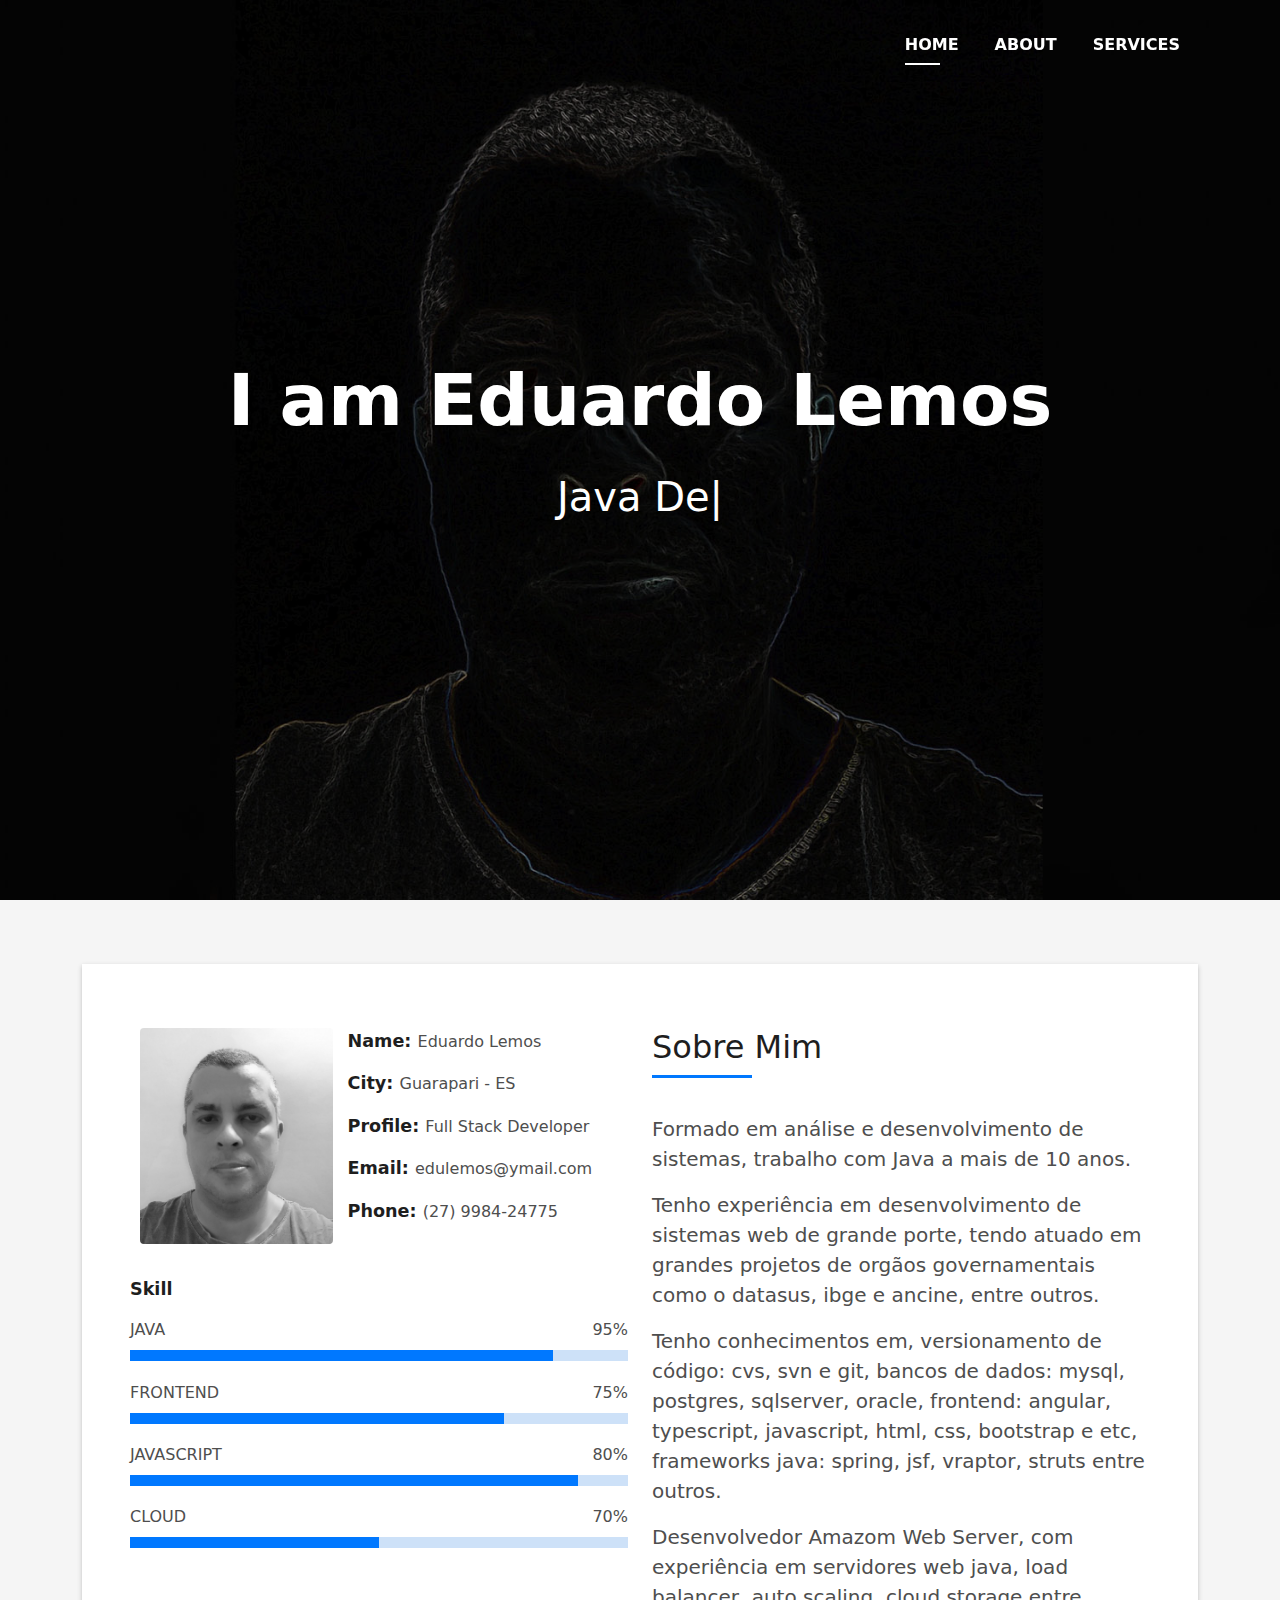
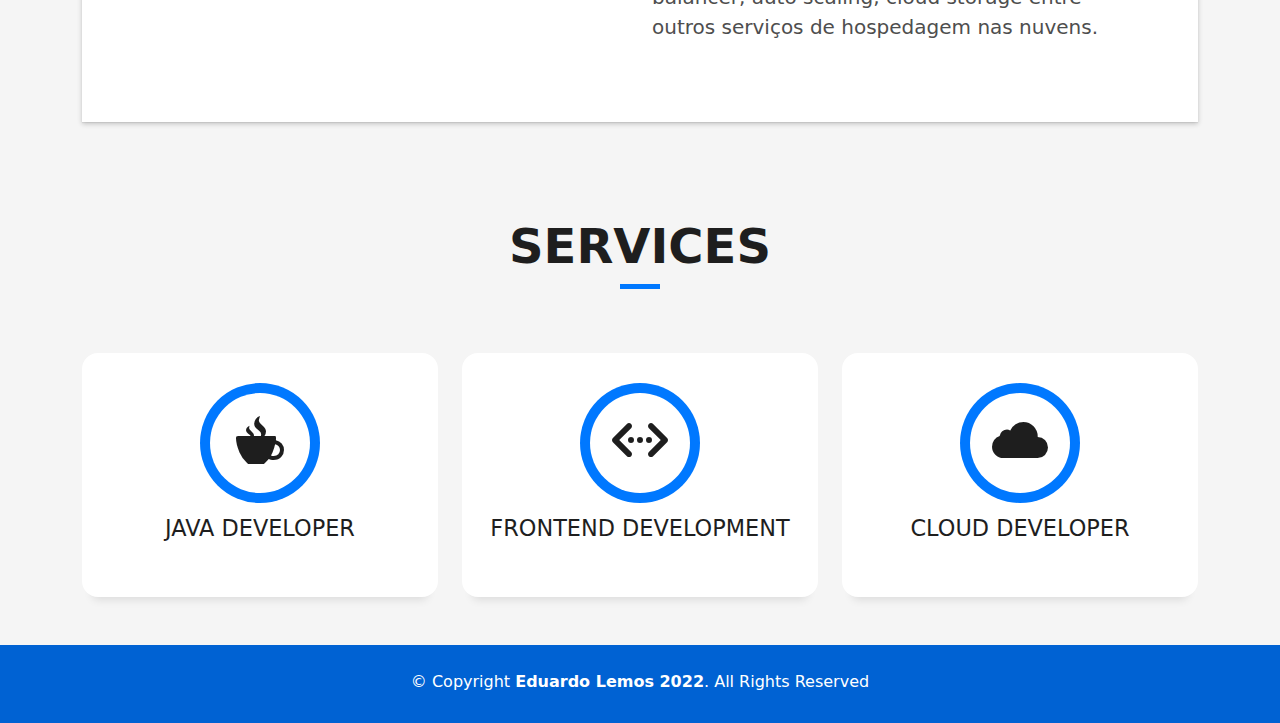
==== commit 3f65007b: "update tel and city" ====
--- a/index.html
+++ b/index.html
@@ -89,10 +89,10 @@
                     <div class="col-sm-6 col-md-7">
                       <div class="about-info">
                         <p><span class="title-s">Name: </span> <span>Eduardo Lemos</span></p>
-                        <p><span class="title-s">City: </span> <span>Rio de Janeiro</span></p>
+                        <p><span class="title-s">City: </span> <span>Guarapari - ES</span></p>
                         <p><span class="title-s">Profile: </span> <span>Full Stack Developer</span></p>
                         <p><span class="title-s">Email: </span> <span>edulemos@ymail.com</span></p>
-                        <p><span class="title-s">Phone: </span> <span>(21) 98114-5733</span></p>
+                        <p><span class="title-s">Phone: </span> <span>(27) 9984-24775</span></p>
                       </div>
                     </div>
                   </div>
